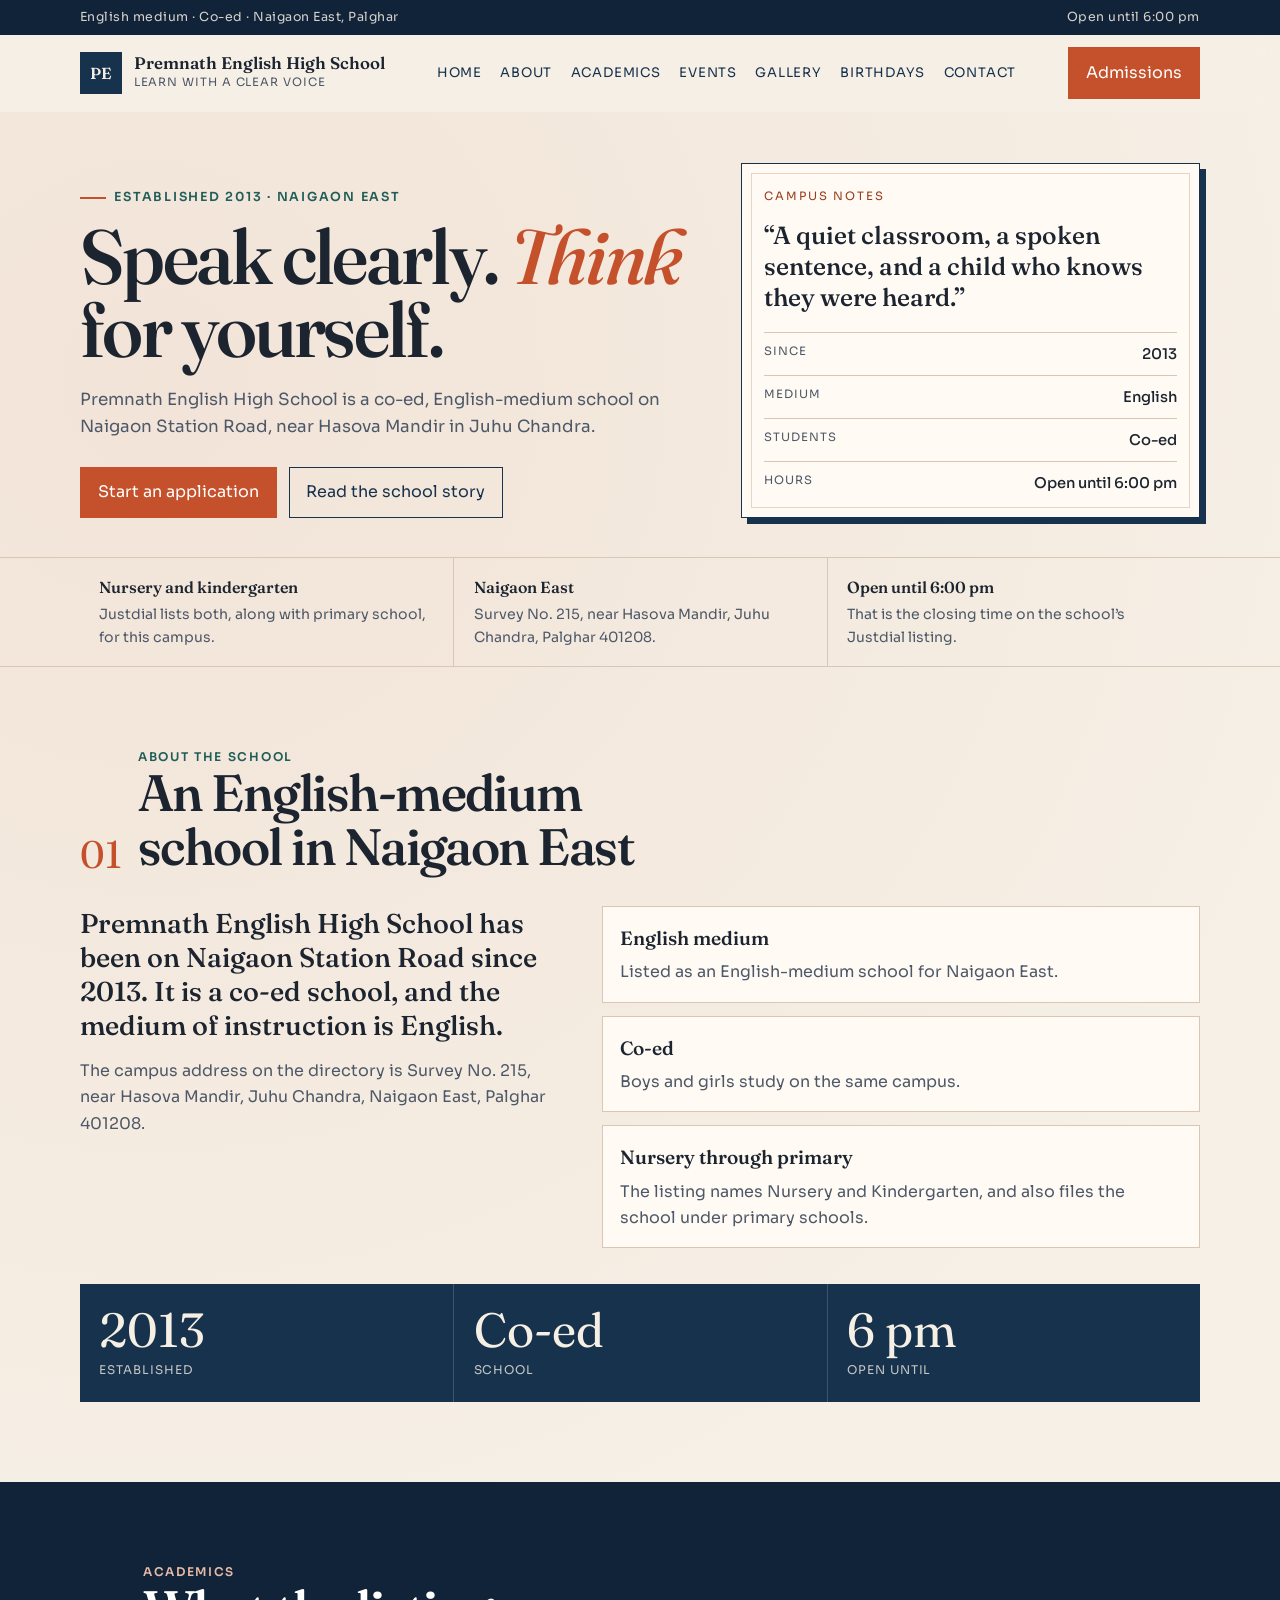
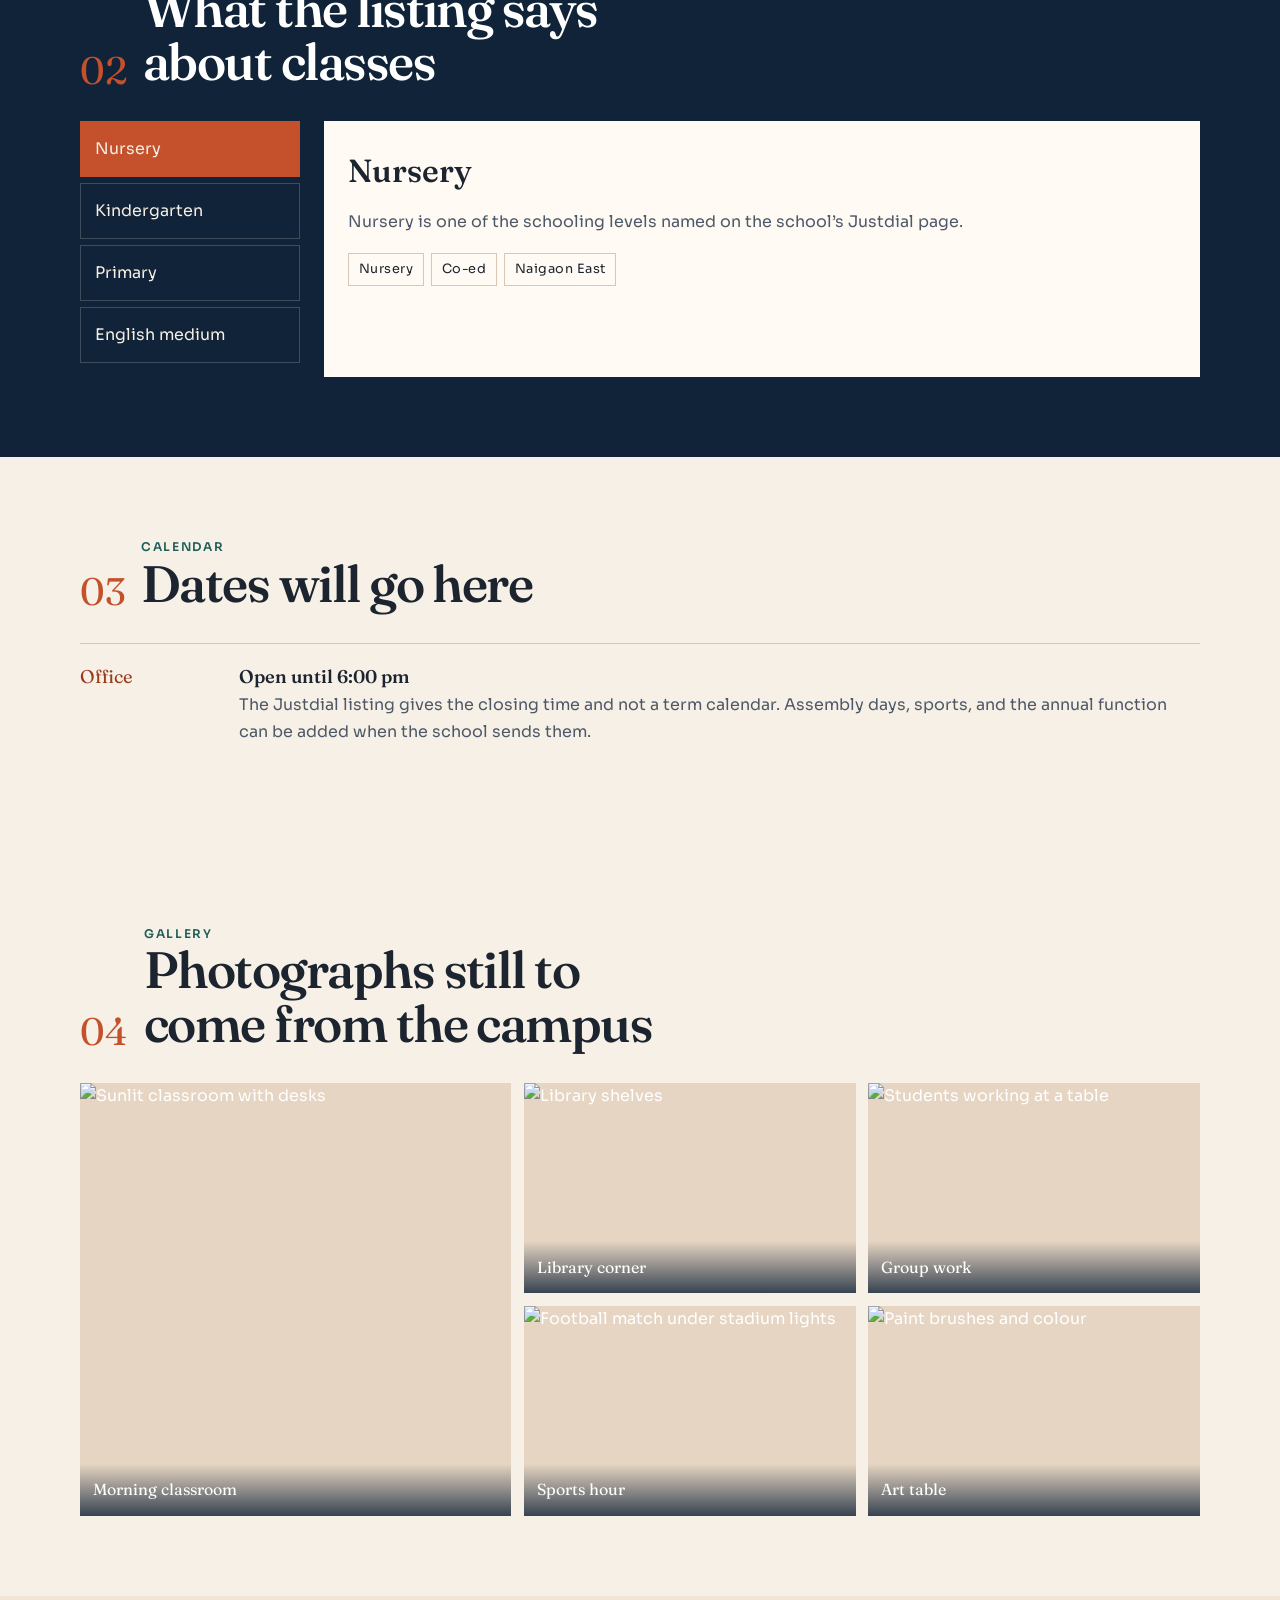
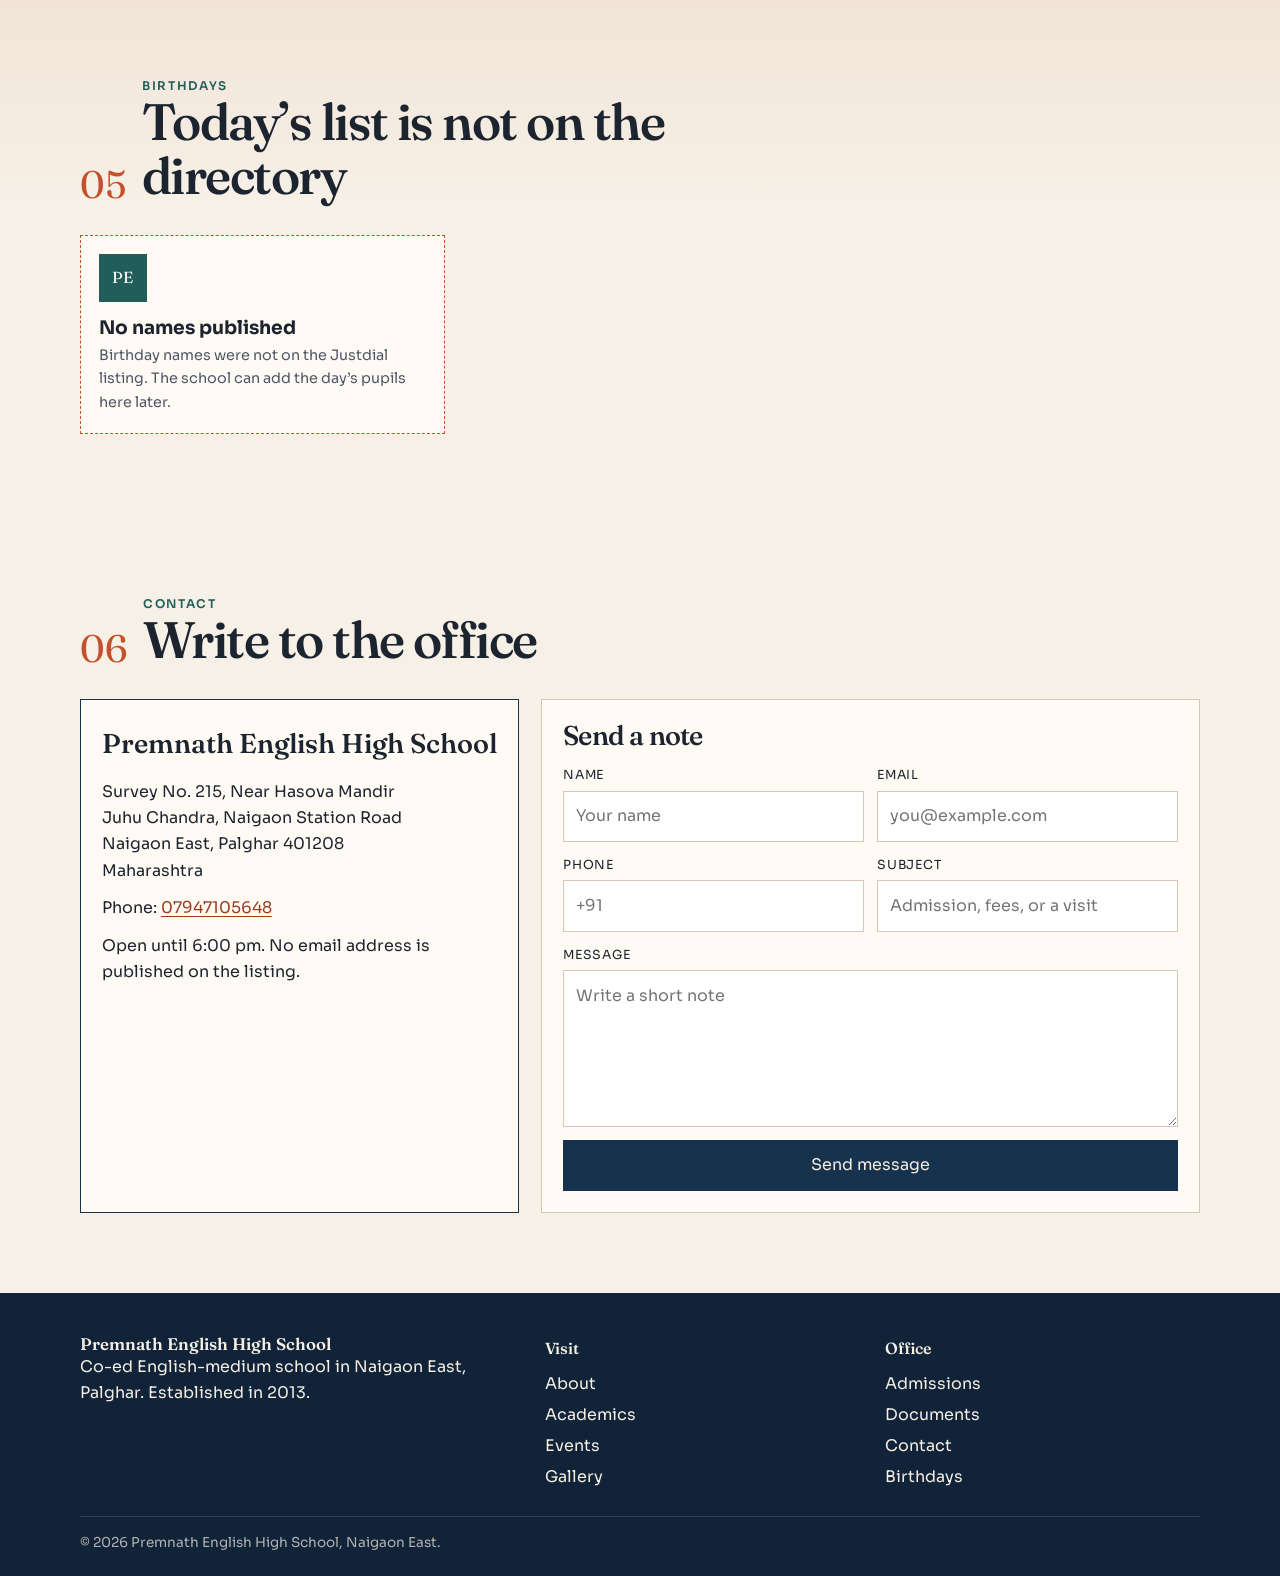
==== index.html @ 8fa6c85d "Publish the Premnath English High School site. Co-authored-by: Cursor <cursoragent@cursor.com>" ====
<!DOCTYPE html>
<html lang="en">
<head>
  <meta charset="UTF-8">
  <meta name="viewport" content="width=device-width, initial-scale=1.0">
  <title>Premnath English High School</title>
  <meta name="description" content="Premnath English High School, Naigaon East, Palghar. English-medium, co-ed school near Hasova Mandir, established in 2013.">
  <link rel="preconnect" href="https://fonts.googleapis.com">
  <link rel="preconnect" href="https://fonts.gstatic.com" crossorigin>
  <link href="https://fonts.googleapis.com/css2?family=Fraunces:ital,opsz,wght@0,9..144,500;0,9..144,600;1,9..144,500&family=Sora:wght@400;500;600&display=swap" rel="stylesheet">
  <link rel="stylesheet" href="css/styles.css">
</head>
<body>
  <a class="skip" href="#main">Skip to content</a>
  <div class="topbar">
    <div class="wrap topbar-inner">
      <span>English medium · Co-ed · Naigaon East, Palghar</span>
      <span>Open until 6:00 pm</span>
    </div>
  </div>
  <header class="mast" data-header>
    <div class="wrap mast-inner">
      <a class="brand" href="#home">
        <span class="monogram">PE</span>
        <span>
          <p class="brand-name">Premnath English High School</p>
          <p class="brand-tag">Learn with a clear voice</p>
        </span>
      </a>
      <nav class="nav-desktop" aria-label="Primary">
        <a class="nav-link" href="#home">Home</a>
        <a class="nav-link" href="#about">About</a>
        <a class="nav-link" href="#academics">Academics</a>
        <a class="nav-link" href="#events">Events</a>
        <a class="nav-link" href="#gallery">Gallery</a>
        <a class="nav-link" href="#birthdays">Birthdays</a>
        <a class="nav-link" href="#contact">Contact</a>
      </nav>
      <div class="header-actions">
        <a class="btn btn-clay desktop-cta" href="admissions.html">Admissions</a>
        <button class="menu-toggle" type="button" data-menu aria-expanded="false" aria-controls="mobile-nav" aria-label="Open menu">
          <svg viewBox="0 0 24 24" width="20" height="20" fill="none" stroke="currentColor" stroke-width="2" aria-hidden="true"><path d="M4 7h16M4 12h16M4 17h10"/></svg>
        </button>
      </div>
    </div>
    <div class="nav-mobile" id="mobile-nav" data-mobile-nav>
      <div class="nav-mobile-inner">
        <a class="nav-link" href="#home">Home</a>
        <a class="nav-link" href="#about">About</a>
        <a class="nav-link" href="#academics">Academics</a>
        <a class="nav-link" href="#events">Events</a>
        <a class="nav-link" href="#gallery">Gallery</a>
        <a class="nav-link" href="#birthdays">Birthdays</a>
        <a class="nav-link" href="#contact">Contact</a>
        <a class="btn btn-clay btn-block" href="admissions.html">Admissions</a>
      </div>
    </div>
  </header>

  <main id="main">
    <section class="hero" id="home">
      <div class="wrap hero-grid">
        <div>
          <p class="kicker">Established 2013 · Naigaon East</p>
          <h1>Speak clearly. <em>Think</em> for yourself.</h1>
          <p class="lede">Premnath English High School is a co-ed, English-medium school on Naigaon Station Road, near Hasova Mandir in Juhu Chandra.</p>
          <div class="hero-actions">
            <a class="btn btn-clay" href="admissions.html">Start an application</a>
            <a class="btn btn-line" href="#about">Read the school story</a>
          </div>
        </div>
        <aside class="hero-board">
          <p class="board-label">Campus notes</p>
          <blockquote>“A quiet classroom, a spoken sentence, and a child who knows they were heard.”</blockquote>
          <ul class="fact-list">
            <li><span>Since</span> <strong>2013</strong></li>
            <li><span>Medium</span> <strong>English</strong></li>
            <li><span>Students</span> <strong>Co-ed</strong></li>
            <li><span>Hours</span> <strong>Open until 6:00 pm</strong></li>
          </ul>
        </aside>
      </div>
    </section>

    <div class="notice-rail" aria-label="School notices">
      <div class="wrap notice-grid">
        <article class="notice">
          <strong>Nursery and kindergarten</strong>
          <span>Justdial lists both, along with primary school, for this campus.</span>
        </article>
        <article class="notice">
          <strong>Naigaon East</strong>
          <span>Survey No. 215, near Hasova Mandir, Juhu Chandra, Palghar 401208.</span>
        </article>
        <article class="notice">
          <strong>Open until 6:00 pm</strong>
          <span>That is the closing time on the school’s Justdial listing.</span>
        </article>
      </div>
    </div>

    <section class="section" id="about">
      <div class="wrap">
        <header class="section-head">
          <span class="section-index">01</span>
          <div>
            <p class="section-label">About the school</p>
            <h2>An English-medium school in Naigaon East</h2>
          </div>
        </header>
        <div class="about-layout">
          <div>
            <p class="pull">Premnath English High School has been on Naigaon Station Road since 2013. It is a co-ed school, and the medium of instruction is English.</p>
            <p>The campus address on the directory is Survey No. 215, near Hasova Mandir, Juhu Chandra, Naigaon East, Palghar 401208.</p>
          </div>
          <div class="pillars">
            <article class="pillar">
              <b>English medium</b>
              <p>Listed as an English-medium school for Naigaon East.</p>
            </article>
            <article class="pillar">
              <b>Co-ed</b>
              <p>Boys and girls study on the same campus.</p>
            </article>
            <article class="pillar">
              <b>Nursery through primary</b>
              <p>The listing names Nursery and Kindergarten, and also files the school under primary schools.</p>
            </article>
          </div>
        </div>
        <div class="stat-band">
          <div>
            <p class="stat-value">2013</p>
            <p class="stat-label">Established</p>
          </div>
          <div>
            <p class="stat-value">Co-ed</p>
            <p class="stat-label">School</p>
          </div>
          <div>
            <p class="stat-value">6 pm</p>
            <p class="stat-label">Open until</p>
          </div>
        </div>
      </div>
    </section>

    <section class="section academics" id="academics">
      <div class="wrap">
        <header class="section-head">
          <span class="section-index">02</span>
          <div>
            <p class="section-label">Academics</p>
            <h2>What the listing says about classes</h2>
          </div>
        </header>
        <div class="program" data-tabs>
          <div class="program-tabs" role="tablist" aria-label="Academic stages">
            <button type="button" data-tab="primary" class="is-active" role="tab" aria-selected="true">Nursery</button>
            <button type="button" data-tab="middle" role="tab" aria-selected="false">Kindergarten</button>
            <button type="button" data-tab="secondary" role="tab" aria-selected="false">Primary</button>
            <button type="button" data-tab="beyond" role="tab" aria-selected="false">English medium</button>
          </div>
          <div>
            <article class="panel is-active" data-panel="primary" role="tabpanel">
              <h3>Nursery</h3>
              <p>Nursery is one of the schooling levels named on the school’s Justdial page.</p>
              <div class="chip-row">
                <span class="chip">Nursery</span>
                <span class="chip">Co-ed</span>
                <span class="chip">Naigaon East</span>
              </div>
            </article>
            <article class="panel" data-panel="middle" role="tabpanel">
              <h3>Kindergarten</h3>
              <p>Kindergarten is listed beside Nursery. The same page also files the school under kindergartens in Naigaon East.</p>
              <div class="chip-row">
                <span class="chip">Kindergarten</span>
                <span class="chip">English</span>
              </div>
            </article>
            <article class="panel" data-panel="secondary" role="tabpanel">
              <h3>Primary</h3>
              <p>Justdial also lists Premnath English High School under primary schools. The page names two further schooling levels without showing them, so those class names are not printed here.</p>
              <div class="chip-row">
                <span class="chip">Primary schools</span>
                <span class="chip">English medium</span>
              </div>
            </article>
            <article class="panel" data-panel="beyond" role="tabpanel">
              <h3>English medium</h3>
              <p>Instruction is in English. The listing’s categories are Schools, English Medium Schools, Primary Schools, and Kindergartens.</p>
              <div class="chip-row">
                <span class="chip">English</span>
                <span class="chip">Co-ed</span>
                <span class="chip">Since 2013</span>
              </div>
            </article>
          </div>
        </div>
      </div>
    </section>

    <section class="section" id="events">
      <div class="wrap">
        <header class="section-head">
          <span class="section-index">03</span>
          <div>
            <p class="section-label">Calendar</p>
            <h2>Dates will go here</h2>
          </div>
        </header>
        <div class="timeline">
          <article class="event">
            <time>Office</time>
            <div>
              <h3>Open until 6:00 pm</h3>
              <p>The Justdial listing gives the closing time and not a term calendar. Assembly days, sports, and the annual function can be added when the school sends them.</p>
            </div>
          </article>
        </div>
      </div>
    </section>

    <section class="section" id="gallery">
      <div class="wrap">
        <header class="section-head">
          <span class="section-index">04</span>
          <div>
            <p class="section-label">Gallery</p>
            <h2>Photographs still to come from the campus</h2>
          </div>
        </header>
        <div class="gallery-grid">
          <button class="shot" type="button" data-shot data-src="https://images.unsplash.com/photo-1580582932707-520aed937b7b?auto=format&amp;fit=crop&amp;w=1400&amp;q=80" data-title="Morning classroom" data-description="Placeholder photograph of a classroom. Swap this file when the school shares its own pictures.">
            <img src="https://images.unsplash.com/photo-1580582932707-520aed937b7b?auto=format&amp;fit=crop&amp;w=900&amp;q=80" alt="Sunlit classroom with desks">
            <span>Morning classroom</span>
          </button>
          <button class="shot" type="button" data-shot data-src="https://images.unsplash.com/photo-1521587760476-6c12a4b040da?auto=format&amp;fit=crop&amp;w=1400&amp;q=80" data-title="Library corner" data-description="A stand-in for the school library. The caption can name the real room later.">
            <img src="https://images.unsplash.com/photo-1521587760476-6c12a4b040da?auto=format&amp;fit=crop&amp;w=700&amp;q=80" alt="Library shelves">
            <span>Library corner</span>
          </button>
          <button class="shot" type="button" data-shot data-src="https://images.unsplash.com/photo-1577896851231-70ef18881754?auto=format&amp;fit=crop&amp;w=1400&amp;q=80" data-title="Group work" data-description="Sample image of pupils working together. It is not a Premnath class.">
            <img src="https://images.unsplash.com/photo-1577896851231-70ef18881754?auto=format&amp;fit=crop&amp;w=700&amp;q=80" alt="Students working at a table">
            <span>Group work</span>
          </button>
          <button class="shot" type="button" data-shot data-src="https://images.unsplash.com/photo-1574629810360-7efbbe195018?auto=format&amp;fit=crop&amp;w=1400&amp;q=80" data-title="Sports hour" data-description="Stand-in photograph. The school’s own sports pictures are not on this page yet.">
            <img src="https://images.unsplash.com/photo-1574629810360-7efbbe195018?auto=format&amp;fit=crop&amp;w=700&amp;q=80" alt="Football match under stadium lights">
            <span>Sports hour</span>
          </button>
          <button class="shot" type="button" data-shot data-src="https://images.unsplash.com/photo-1513364776144-60967b0f800f?auto=format&amp;fit=crop&amp;w=1400&amp;q=80" data-title="Art table" data-description="Stand-in for the art room. Replace with a school photograph.">
            <img src="https://images.unsplash.com/photo-1513364776144-60967b0f800f?auto=format&amp;fit=crop&amp;w=700&amp;q=80" alt="Paint brushes and colour">
            <span>Art table</span>
          </button>
        </div>
      </div>
    </section>

    <section class="section birthdays" id="birthdays">
      <div class="wrap">
        <header class="section-head">
          <span class="section-index">05</span>
          <div>
            <p class="section-label">Birthdays</p>
            <h2>Today’s list is not on the directory</h2>
          </div>
        </header>
        <div class="birthday-grid">
          <article class="birthday-card">
            <div class="avatar" aria-hidden="true">PE</div>
            <h3>No names published</h3>
            <p>Birthday names were not on the Justdial listing. The school can add the day’s pupils here later.</p>
          </article>
        </div>
      </div>
    </section>

    <section class="section" id="contact">
      <div class="wrap">
        <header class="section-head">
          <span class="section-index">06</span>
          <div>
            <p class="section-label">Contact</p>
            <h2>Write to the office</h2>
          </div>
        </header>
        <div class="contact-grid">
          <aside class="letterhead">
            <h3>Premnath English High School</h3>
            <p>Survey No. 215, Near Hasova Mandir<br>Juhu Chandra, Naigaon Station Road<br>Naigaon East, Palghar 401208<br>Maharashtra</p>
            <p>Phone: <a href="tel:+917947105648">07947105648</a></p>
            <p>Open until 6:00 pm. No email address is published on the listing.</p>
          </aside>
          <form class="form-card" action="php/send.php" method="post">
            <h2 class="form-head">Send a note</h2>
            <p class="banner" data-contact-success>Your message was sent. The office will reply when the mailbox is connected.</p>
            <p class="banner-err" data-form-error>The message could not be sent. Check the mailbox settings in php/send.php.</p>
            <input type="hidden" name="form_type" value="contact">
            <p class="hp"><label>Company<input type="text" name="company" tabindex="-1" autocomplete="off"></label></p>
            <div class="fields">
              <div class="fields fields-2">
                <div class="field">
                  <label for="name">Name</label>
                  <input id="name" name="name" required placeholder="Your name">
                </div>
                <div class="field">
                  <label for="email">Email</label>
                  <input id="email" name="email" type="email" required placeholder="you@example.com">
                </div>
              </div>
              <div class="fields fields-2">
                <div class="field">
                  <label for="phone">Phone</label>
                  <input id="phone" name="phone" type="tel" placeholder="+91 ">
                </div>
                <div class="field">
                  <label for="subject">Subject</label>
                  <input id="subject" name="subject" required placeholder="Admission, fees, or a visit">
                </div>
              </div>
              <div class="field">
                <label for="message">Message</label>
                <textarea id="message" name="message" rows="5" required placeholder="Write a short note"></textarea>
              </div>
              <button class="btn btn-ink" type="submit" data-loading="Sending...">Send message</button>
            </div>
          </form>
        </div>
      </div>
    </section>
  </main>

  <footer class="site-footer">
    <div class="wrap">
      <div class="footer-grid">
        <div>
          <p class="brand-name">Premnath English High School</p>
          <p>Co-ed English-medium school in Naigaon East, Palghar. Established in 2013.</p>
        </div>
        <div>
          <h4>Visit</h4>
          <ul>
            <li><a href="#about">About</a></li>
            <li><a href="#academics">Academics</a></li>
            <li><a href="#events">Events</a></li>
            <li><a href="#gallery">Gallery</a></li>
          </ul>
        </div>
        <div>
          <h4>Office</h4>
          <ul>
            <li><a href="admissions.html">Admissions</a></li>
            <li><a href="admissions.html#documents">Documents</a></li>
            <li><a href="#contact">Contact</a></li>
            <li><a href="#birthdays">Birthdays</a></li>
          </ul>
        </div>
      </div>
      <p class="fine">© <span data-year>2026</span> Premnath English High School, Naigaon East.</p>
    </div>
  </footer>

  <div class="lightbox" data-lightbox>
    <button class="lightbox-close" type="button" data-lightbox-close aria-label="Close">×</button>
    <div class="lightbox-card">
      <img alt="">
      <div class="lightbox-copy">
        <h3 data-lightbox-title></h3>
        <p data-lightbox-description></p>
      </div>
    </div>
  </div>
  <script src="js/main.js"></script>
</body>
</html>
---- css/styles.css ----
:root {
  --paper: #f6f0e6;
  --paper-2: #fffaf3;
  --ink: #1c2430;
  --ink-soft: #4d5868;
  --navy: #17324d;
  --navy-deep: #102338;
  --clay: #c4512c;
  --clay-deep: #9a3b1c;
  --teal: #215e59;
  --sand: #e6d5c2;
  --line: #d8c7b2;
  --shadow: 6px 6px 0 #17324d;
  --header-h: 4.75rem;
  --font-display: "Fraunces", Georgia, serif;
  --font-body: "Sora", system-ui, sans-serif;
}

*,
*::before,
*::after {
  box-sizing: border-box;
}

html {
  scroll-behavior: smooth;
}

body {
  margin: 0;
  color: var(--ink);
  background:
    radial-gradient(circle at 12% 8%, rgba(196, 81, 44, 0.08), transparent 28%),
    var(--paper);
  font-family: var(--font-body);
  font-size: 1rem;
  line-height: 1.65;
}

img {
  max-width: 100%;
  display: block;
}

a {
  color: inherit;
  text-decoration: none;
}

button,
input,
select,
textarea {
  font: inherit;
}

h1, h2, h3, h4, p {
  margin: 0;
}

.skip {
  position: absolute;
  left: 1rem;
  top: -4rem;
  background: var(--navy);
  color: white;
  padding: 0.6rem 0.9rem;
  z-index: 20;
}

.skip:focus {
  top: 1rem;
}

.wrap {
  width: min(1120px, calc(100% - 2.4rem));
  margin-inline: auto;
}

.topbar {
  background: var(--navy-deep);
  color: #f6efe4;
  font-size: 0.78rem;
  letter-spacing: 0.04em;
}

.topbar-inner {
  display: flex;
  justify-content: space-between;
  gap: 1rem;
  padding: 0.45rem 0;
}

.topbar span {
  opacity: 0.86;
}

.mast {
  position: sticky;
  top: 0;
  z-index: 30;
  background: rgba(246, 240, 230, 0.94);
  backdrop-filter: blur(10px);
  border-bottom: 1px solid transparent;
}

.mast.is-scrolled {
  border-bottom-color: var(--line);
  box-shadow: 0 10px 30px rgba(16, 35, 56, 0.06);
}

.mast-inner {
  min-height: var(--header-h);
  display: flex;
  align-items: center;
  justify-content: space-between;
  gap: 1rem;
}

.brand {
  display: flex;
  align-items: center;
  gap: 0.75rem;
  min-width: 0;
}

.brand > span:last-child {
  min-width: 0;
}

.monogram {
  width: 2.6rem;
  height: 2.6rem;
  display: grid;
  place-items: center;
  background: var(--navy);
  color: #f6efe4;
  font-family: var(--font-display);
  font-weight: 600;
  letter-spacing: -0.04em;
}

.brand-name {
  font-family: var(--font-display);
  font-size: 1.05rem;
  line-height: 1.15;
  font-weight: 600;
}

.brand-tag {
  color: var(--ink-soft);
  font-size: 0.72rem;
  letter-spacing: 0.08em;
  text-transform: uppercase;
}

.nav-desktop {
  display: flex;
  gap: 1.15rem;
}

.nav-link {
  font-size: 0.82rem;
  letter-spacing: 0.06em;
  text-transform: uppercase;
  color: var(--navy);
}

.nav-link:hover,
.nav-link:focus-visible {
  color: var(--clay);
}

.header-actions {
  display: flex;
  align-items: center;
  gap: 0.6rem;
  flex-shrink: 0;
}

.menu-toggle {
  display: none;
  border: 1px solid var(--navy);
  background: transparent;
  width: 2.6rem;
  height: 2.6rem;
  color: var(--navy);
}

.nav-mobile {
  display: none;
  border-top: 1px solid var(--line);
  background: var(--paper-2);
}

.nav-mobile.is-open {
  display: block;
}

.nav-mobile-inner {
  width: min(1120px, calc(100% - 2.4rem));
  margin: 0 auto;
  padding: 0.8rem 0 1.2rem;
  display: grid;
  gap: 0.7rem;
}

.btn {
  display: inline-flex;
  align-items: center;
  justify-content: center;
  gap: 0.45rem;
  border: 1px solid transparent;
  padding: 0.72rem 1.05rem;
  cursor: pointer;
  transition: transform 0.15s ease, background 0.15s ease;
}

.btn:hover {
  transform: translate(-2px, -2px);
}

.btn-clay {
  background: var(--clay);
  color: white;
}

.btn-clay:hover {
  background: var(--clay-deep);
}

.btn-ink {
  background: var(--navy);
  color: #f6efe4;
}

.btn-line {
  border-color: var(--navy);
  background: transparent;
  color: var(--navy);
}

.btn-block {
  width: 100%;
}

.hero {
  padding: 3.2rem 0 2.4rem;
}

.hero-grid {
  display: grid;
  grid-template-columns: 1.15fr 0.85fr;
  gap: 2.5rem;
  align-items: end;
}

.hero-grid > *,
.about-layout > *,
.notice-grid > *,
.contact-grid > *,
.page-grid > *,
.program > * {
  min-width: 0;
}

.kicker {
  display: inline-flex;
  align-items: center;
  gap: 0.55rem;
  color: var(--teal);
  font-size: 0.78rem;
  letter-spacing: 0.14em;
  text-transform: uppercase;
  font-weight: 600;
}

.kicker::before {
  content: "";
  width: 1.6rem;
  height: 2px;
  background: var(--clay);
}

h1 {
  margin-top: 0.8rem;
  font-family: var(--font-display);
  font-weight: 560;
  font-size: clamp(3rem, 6vw, 5.4rem);
  line-height: 0.95;
  letter-spacing: -0.035em;
}

h1 em {
  font-style: italic;
  font-weight: 500;
  color: var(--clay);
}

.lede {
  max-width: 38rem;
  margin-top: 1.2rem;
  color: var(--ink-soft);
  font-size: 1.05rem;
}

.hero-actions {
  display: flex;
  flex-wrap: wrap;
  gap: 0.75rem;
  margin-top: 1.6rem;
}

.hero-board {
  background: var(--paper-2);
  border: 1px solid var(--navy);
  box-shadow: var(--shadow);
  padding: 1.4rem;
  position: relative;
}

.hero-board::before {
  content: "";
  position: absolute;
  inset: 0.55rem;
  border: 1px solid var(--sand);
  pointer-events: none;
}

.hero-board > * {
  position: relative;
}

.board-label {
  font-size: 0.72rem;
  letter-spacing: 0.16em;
  text-transform: uppercase;
  color: var(--clay-deep);
}

.hero-board blockquote {
  margin: 0.9rem 0 1.2rem;
  font-family: var(--font-display);
  font-size: 1.55rem;
  line-height: 1.25;
  font-weight: 520;
}

.fact-list {
  list-style: none;
  margin: 0;
  padding: 0;
  display: grid;
  gap: 0.55rem;
}

.fact-list li {
  display: flex;
  justify-content: space-between;
  gap: 0.75rem 1rem;
  border-top: 1px solid var(--line);
  padding-top: 0.55rem;
  font-size: 0.92rem;
  min-width: 0;
}

.fact-list strong {
  font-weight: 500;
  text-align: right;
  min-width: 0;
}

.fact-list span {
  color: var(--ink-soft);
  letter-spacing: 0.08em;
  text-transform: uppercase;
  font-size: 0.72rem;
}

.notice-rail {
  border-block: 1px solid var(--line);
}

.notice-grid {
  display: grid;
  grid-template-columns: repeat(3, 1fr);
}

.notice {
  padding: 1rem 1.2rem;
  display: grid;
  gap: 0.2rem;
}

.notice + .notice {
  border-left: 1px solid var(--line);
}

.notice strong {
  font-family: var(--font-display);
  font-weight: 560;
}

.notice span {
  color: var(--ink-soft);
  font-size: 0.88rem;
}

.section {
  padding: 5rem 0;
}

.section-head {
  display: grid;
  grid-template-columns: auto 1fr;
  gap: 1rem;
  align-items: end;
  margin-bottom: 2rem;
}

.section-index {
  font-family: var(--font-display);
  font-size: 2.4rem;
  line-height: 1;
  color: var(--clay);
}

.section-label {
  letter-spacing: 0.14em;
  text-transform: uppercase;
  font-size: 0.75rem;
  color: var(--teal);
  font-weight: 600;
}

h2 {
  font-family: var(--font-display);
  font-size: clamp(2rem, 4vw, 3.2rem);
  line-height: 1.05;
  font-weight: 560;
  letter-spacing: -0.03em;
  max-width: 16ch;
}

.about-layout {
  display: grid;
  grid-template-columns: 0.9fr 1.1fr;
  gap: 2rem;
}

.pull {
  font-family: var(--font-display);
  font-size: 1.7rem;
  line-height: 1.25;
  font-weight: 520;
}

.pull + p {
  margin-top: 1rem;
  color: var(--ink-soft);
}

.pillars {
  display: grid;
  gap: 0.8rem;
}

.pillar {
  background: var(--paper-2);
  border: 1px solid var(--line);
  padding: 1rem 1.1rem;
}

.pillar b {
  display: block;
  font-family: var(--font-display);
  font-size: 1.2rem;
  font-weight: 560;
}

.pillar p {
  color: var(--ink-soft);
  margin-top: 0.3rem;
}

.stat-band {
  margin-top: 2.2rem;
  display: grid;
  grid-template-columns: repeat(3, 1fr);
  background: var(--navy);
  color: #f6efe4;
}

.stat-band div {
  padding: 1.4rem 1.2rem;
}

.stat-band div + div {
  border-left: 1px solid rgba(246, 239, 228, 0.18);
}

.stat-value {
  font-family: var(--font-display);
  font-size: 3rem;
  line-height: 1;
}

.stat-label {
  margin-top: 0.35rem;
  letter-spacing: 0.08em;
  text-transform: uppercase;
  font-size: 0.75rem;
  opacity: 0.78;
}

.academics {
  background: var(--navy-deep);
  color: #f6efe4;
}

.academics .section-label {
  color: #e7b9a6;
}

.academics h2 {
  color: white;
}

.program {
  display: grid;
  grid-template-columns: 220px 1fr;
  gap: 1.5rem;
  align-items: start;
}

.program-tabs {
  display: grid;
  gap: 0.4rem;
}

.program-tabs button {
  text-align: left;
  background: transparent;
  color: #f6efe4;
  border: 1px solid rgba(246, 239, 228, 0.2);
  padding: 0.85rem 0.9rem;
  cursor: pointer;
}

.program-tabs button.is-active {
  background: var(--clay);
  border-color: var(--clay);
}

.panel {
  display: none;
  background: #fffaf3;
  color: var(--ink);
  padding: 1.5rem;
  min-height: 16rem;
}

.panel.is-active {
  display: block;
}

.panel h3 {
  font-family: var(--font-display);
  font-size: 2rem;
  font-weight: 560;
}

.panel p {
  margin-top: 0.7rem;
  color: var(--ink-soft);
}

.chip-row {
  display: flex;
  flex-wrap: wrap;
  gap: 0.45rem;
  margin-top: 1.1rem;
}

.chip {
  border: 1px solid var(--line);
  padding: 0.3rem 0.6rem;
  font-size: 0.8rem;
  letter-spacing: 0.04em;
}

.timeline {
  display: grid;
}

.event {
  display: grid;
  grid-template-columns: 140px 1fr;
  gap: 1.2rem;
  padding: 1.15rem 0;
  border-top: 1px solid var(--line);
}

.event time {
  font-family: var(--font-display);
  font-size: 1.15rem;
  color: var(--clay-deep);
}

.event h3 {
  font-size: 1.15rem;
  font-family: var(--font-display);
  font-weight: 560;
}

.event p {
  color: var(--ink-soft);
}

.gallery-grid {
  display: grid;
  grid-template-columns: 1.3fr 1fr 1fr;
  grid-auto-rows: 210px;
  gap: 0.8rem;
}

.shot {
  position: relative;
  overflow: hidden;
  border: 0;
  padding: 0;
  cursor: pointer;
  background: var(--sand);
  text-align: left;
  color: white;
}

.shot:first-child {
  grid-row: span 2;
}

.shot img {
  width: 100%;
  height: 100%;
  object-fit: cover;
  transition: transform 0.4s ease;
}

.shot:hover img {
  transform: scale(1.04);
}

.shot figcaption,
.shot span {
  position: absolute;
  left: 0;
  right: 0;
  bottom: 0;
  padding: 0.8rem;
  background: linear-gradient(transparent, rgba(16, 35, 56, 0.82));
  font-family: var(--font-display);
}

.birthdays {
  background:
    linear-gradient(180deg, rgba(196, 81, 44, 0.08), transparent 40%),
    var(--paper);
}

.birthday-grid {
  display: grid;
  grid-template-columns: repeat(3, 1fr);
  gap: 0.8rem;
}

.birthday-card {
  background: var(--paper-2);
  border: 1px dashed var(--clay);
  padding: 1.1rem;
}

.avatar {
  width: 3rem;
  height: 3rem;
  display: grid;
  place-items: center;
  background: var(--teal);
  color: white;
  font-family: var(--font-display);
  margin-bottom: 0.7rem;
}

.birthday-card p {
  color: var(--ink-soft);
  font-size: 0.9rem;
}

.contact-grid {
  display: grid;
  grid-template-columns: 0.8fr 1.2fr;
  gap: 1.4rem;
}

.letterhead {
  border: 1px solid var(--navy);
  background: var(--paper-2);
  padding: 1.3rem;
}

.letterhead h3 {
  font-family: var(--font-display);
  font-size: 1.7rem;
  font-weight: 560;
  margin-bottom: 0.8rem;
}

.letterhead p + p {
  margin-top: 0.7rem;
}

.letterhead a {
  color: var(--clay-deep);
  text-decoration: underline;
  text-underline-offset: 3px;
}

.form-card,
.doc-card {
  background: var(--paper-2);
  border: 1px solid var(--line);
  padding: 1.3rem;
}

.form-card h2,
.doc-card h2,
.form-head {
  font-family: var(--font-display);
  font-size: 1.7rem;
  max-width: none;
  margin-bottom: 1rem;
}

.fields {
  display: grid;
  gap: 0.8rem;
}

.fields-2 {
  grid-template-columns: 1fr 1fr;
}

.field {
  display: grid;
  gap: 0.3rem;
}

label {
  font-size: 0.78rem;
  letter-spacing: 0.06em;
  text-transform: uppercase;
}

input,
select,
textarea {
  width: 100%;
  border: 1px solid var(--line);
  background: white;
  padding: 0.72rem 0.75rem;
  color: var(--ink);
}

input:focus,
select:focus,
textarea:focus,
button:focus-visible,
a:focus-visible {
  outline: 2px solid var(--clay);
  outline-offset: 2px;
}

.hp {
  position: absolute;
  left: -9999px;
}

.banner {
  display: none;
  margin-bottom: 0.8rem;
  padding: 0.7rem 0.8rem;
  background: #e7f3ef;
  color: var(--teal);
}

.banner.is-visible,
.banner-err.is-visible {
  display: block;
}

.banner-err {
  display: none;
  margin-bottom: 0.8rem;
  padding: 0.7rem 0.8rem;
  background: #fde8e2;
  color: var(--clay-deep);
}

.site-footer {
  background: var(--navy-deep);
  color: #f6efe4;
  padding: 2.6rem 0 1.4rem;
}

.footer-grid {
  display: grid;
  grid-template-columns: 1.4fr 1fr 1fr;
  gap: 1.5rem;
}

.site-footer h4 {
  font-family: var(--font-display);
  font-weight: 560;
  margin-bottom: 0.6rem;
}

.site-footer ul {
  list-style: none;
  margin: 0;
  padding: 0;
  display: grid;
  gap: 0.3rem;
}

.site-footer a:hover {
  color: #f0b59a;
}

.fine {
  margin-top: 1.6rem;
  padding-top: 0.9rem;
  border-top: 1px solid rgba(246, 239, 228, 0.16);
  color: rgba(246, 239, 228, 0.7);
  font-size: 0.85rem;
}

.page {
  padding: 2.4rem 0 4rem;
}

.back-link {
  display: inline-flex;
  align-items: center;
  gap: 0.4rem;
  margin-bottom: 1rem;
  letter-spacing: 0.06em;
  text-transform: uppercase;
  font-size: 0.78rem;
}

.page h1 {
  font-size: clamp(2.6rem, 5vw, 4.4rem);
}

.page-intro {
  max-width: 40rem;
  margin-top: 0.8rem;
  color: var(--ink-soft);
}

.page-grid {
  display: grid;
  grid-template-columns: 1.3fr 0.7fr;
  gap: 1rem;
  margin-top: 1.8rem;
  align-items: start;
}

.doc-list {
  margin: 0;
  padding: 0;
  list-style: none;
  display: grid;
  gap: 0.85rem;
}

.doc-list strong {
  display: block;
}

.doc-list span {
  color: var(--ink-soft);
  font-size: 0.9rem;
}

.success {
  text-align: center;
  padding: 4rem 0;
}

.success h1 {
  margin-top: 0.6rem;
}

.lightbox {
  position: fixed;
  inset: 0;
  background: rgba(16, 35, 56, 0.86);
  display: none;
  place-items: center;
  padding: 1.2rem;
  z-index: 40;
}

.lightbox.is-open {
  display: grid;
}

.lightbox-card {
  width: min(820px, 100%);
  background: var(--paper-2);
  color: var(--ink);
}

.lightbox-card img {
  width: 100%;
  max-height: 70vh;
  object-fit: cover;
}

.lightbox-copy {
  padding: 1rem 1.1rem 1.2rem;
}

.lightbox-close {
  position: absolute;
  top: 1rem;
  right: 1rem;
  background: white;
  border: 0;
  width: 2.4rem;
  height: 2.4rem;
  cursor: pointer;
}

@media (min-width: 901px) {
  .nav-mobile,
  .nav-mobile.is-open {
    display: none;
  }
}

@media (max-width: 900px) {
  .nav-desktop,
  .desktop-cta,
  .topbar {
    display: none;
  }

  .menu-toggle {
    display: grid;
    place-items: center;
  }

  .hero-grid,
  .about-layout,
  .program,
  .contact-grid,
  .page-grid,
  .footer-grid,
  .notice-grid,
  .birthday-grid,
  .fields-2 {
    grid-template-columns: 1fr;
  }

  .notice + .notice {
    border-left: 0;
    border-top: 1px solid var(--line);
  }

  .gallery-grid {
    grid-template-columns: 1fr 1fr;
    grid-auto-rows: 180px;
  }

  .shot:first-child {
    grid-column: span 2;
    grid-row: span 1;
  }

  .stat-band div + div,
  .event {
    border-left: 0;
  }

  .event {
    grid-template-columns: 1fr;
    gap: 0.2rem;
  }
}

@media (max-width: 640px) {
  .gallery-grid,
  .stat-band {
    grid-template-columns: 1fr;
  }

  .hero-actions {
    display: grid;
  }

  .fact-list li {
    flex-direction: column;
    align-items: flex-start;
    gap: 0.15rem;
  }

  .fact-list strong {
    text-align: left;
  }

  .shot:first-child {
    grid-column: auto;
  }

  .stat-band div + div {
    border-top: 1px solid rgba(246, 239, 228, 0.18);
  }

  h1 {
    font-size: 2.7rem;
  }
}
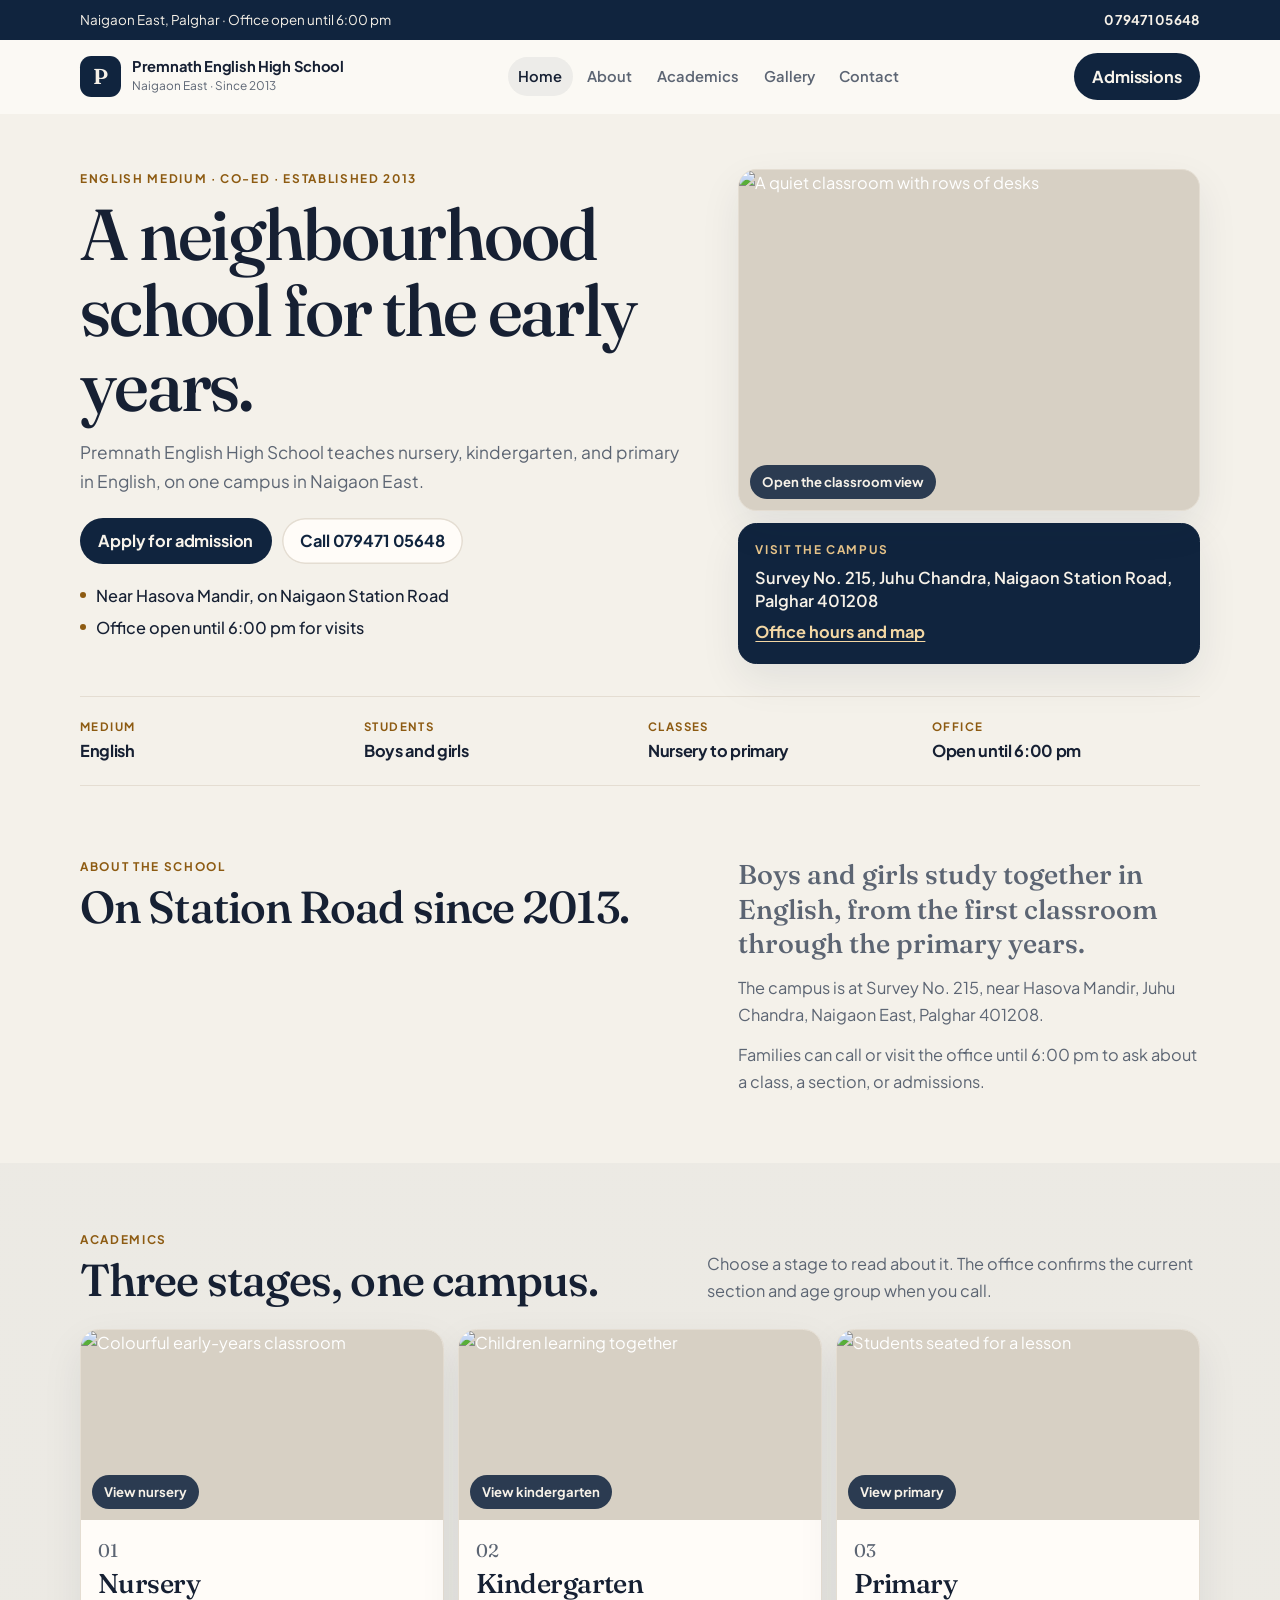
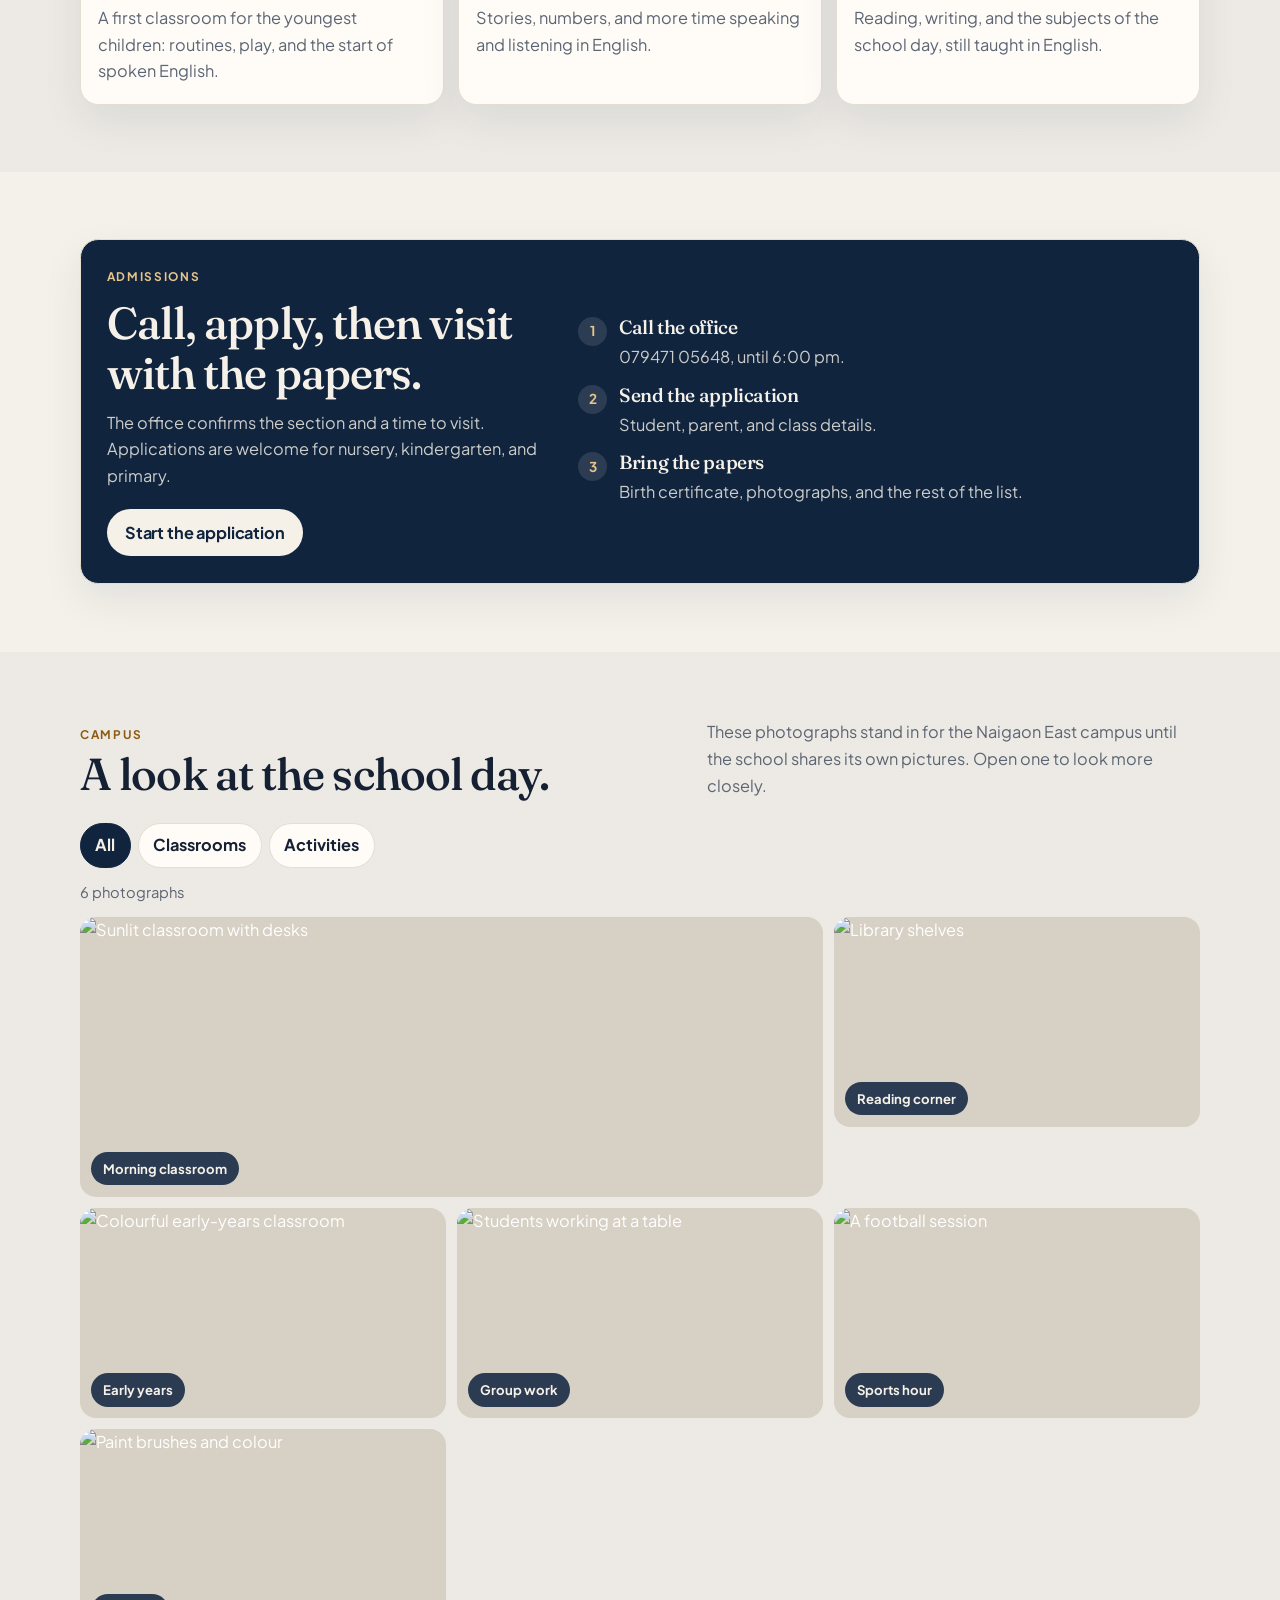
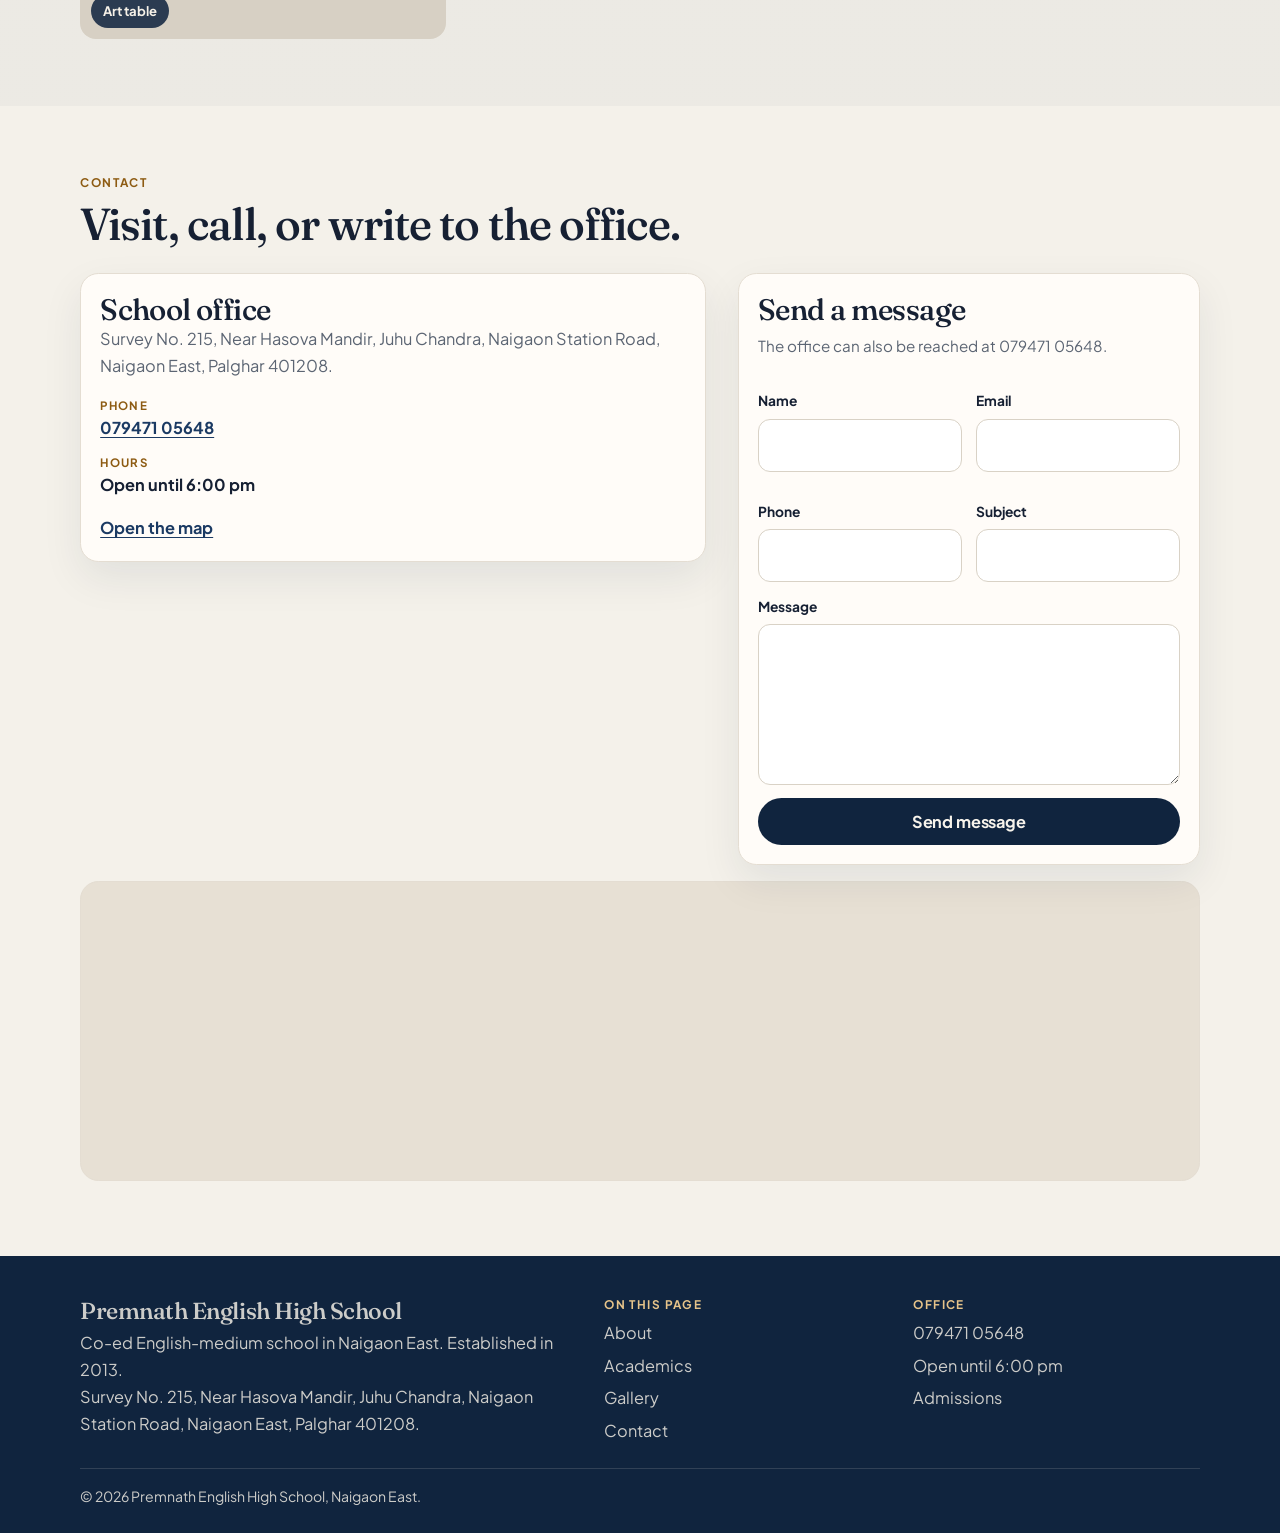
==== commit 0a93e7eb: "Redesign the school site so families can understand it and apply from the first screen. Serve the ho" ====
--- a/index.html
+++ b/index.html
@@ -3,329 +3,311 @@
 <head>
   <meta charset="UTF-8">
   <meta name="viewport" content="width=device-width, initial-scale=1.0">
-  <title>Premnath English High School</title>
-  <meta name="description" content="Premnath English High School, Naigaon East, Palghar. English-medium, co-ed school near Hasova Mandir, established in 2013.">
+  <meta name="theme-color" content="#10243e">
+  <title>Premnath English High School | Naigaon East</title>
+  <meta name="description" content="Premnath English High School is a co-ed, English-medium school in Naigaon East, Palghar. Nursery, kindergarten, and primary. Established 2013.">
+  <link rel="icon" href="data:image/svg+xml,%3Csvg xmlns='http://www.w3.org/2000/svg' viewBox='0 0 32 32'%3E%3Crect width='32' height='32' rx='7' fill='%2310243e'/%3E%3Ctext x='16' y='22' text-anchor='middle' font-family='Georgia,serif' font-size='16' fill='%23f6f3ec'%3EP%3C/text%3E%3C/svg%3E">
   <link rel="preconnect" href="https://fonts.googleapis.com">
   <link rel="preconnect" href="https://fonts.gstatic.com" crossorigin>
-  <link href="https://fonts.googleapis.com/css2?family=Fraunces:ital,opsz,wght@0,9..144,500;0,9..144,600;1,9..144,500&family=Sora:wght@400;500;600&display=swap" rel="stylesheet">
+  <link href="https://fonts.googleapis.com/css2?family=Fraunces:opsz,wght@9..144,520;9..144,620&family=Plus+Jakarta+Sans:ital,wght@0,400;0,500;0,600;0,700;1,400&display=swap" rel="stylesheet">
   <link rel="stylesheet" href="css/styles.css">
 </head>
 <body>
   <a class="skip" href="#main">Skip to content</a>
+
   <div class="topbar">
     <div class="wrap topbar-inner">
-      <span>English medium · Co-ed · Naigaon East, Palghar</span>
-      <span>Open until 6:00 pm</span>
+      <p>Naigaon East, Palghar · Office open until 6:00 pm</p>
+      <a href="tel:+917947105648">079471 05648</a>
     </div>
   </div>
+
   <header class="mast" data-header>
     <div class="wrap mast-inner">
       <a class="brand" href="#home">
-        <span class="monogram">PE</span>
-        <span>
-          <p class="brand-name">Premnath English High School</p>
-          <p class="brand-tag">Learn with a clear voice</p>
+        <span class="mark" aria-hidden="true">P</span>
+        <span class="brand-text">
+          <span class="brand-name">Premnath English High School</span>
+          <span class="brand-tag">Naigaon East · Since 2013</span>
         </span>
       </a>
       <nav class="nav-desktop" aria-label="Primary">
-        <a class="nav-link" href="#home">Home</a>
-        <a class="nav-link" href="#about">About</a>
-        <a class="nav-link" href="#academics">Academics</a>
-        <a class="nav-link" href="#events">Events</a>
-        <a class="nav-link" href="#gallery">Gallery</a>
-        <a class="nav-link" href="#birthdays">Birthdays</a>
-        <a class="nav-link" href="#contact">Contact</a>
+        <a class="nav-link" data-spy href="#home">Home</a>
+        <a class="nav-link" data-spy href="#about">About</a>
+        <a class="nav-link" data-spy href="#academics">Academics</a>
+        <a class="nav-link" data-spy href="#gallery">Gallery</a>
+        <a class="nav-link" data-spy href="#contact">Contact</a>
       </nav>
       <div class="header-actions">
-        <a class="btn btn-clay desktop-cta" href="admissions.html">Admissions</a>
+        <a class="btn btn-primary desktop-cta" href="admissions.html">Admissions</a>
         <button class="menu-toggle" type="button" data-menu aria-expanded="false" aria-controls="mobile-nav" aria-label="Open menu">
-          <svg viewBox="0 0 24 24" width="20" height="20" fill="none" stroke="currentColor" stroke-width="2" aria-hidden="true"><path d="M4 7h16M4 12h16M4 17h10"/></svg>
+          <span class="menu-bars" aria-hidden="true"></span>
         </button>
       </div>
     </div>
     <div class="nav-mobile" id="mobile-nav" data-mobile-nav>
-      <div class="nav-mobile-inner">
-        <a class="nav-link" href="#home">Home</a>
-        <a class="nav-link" href="#about">About</a>
-        <a class="nav-link" href="#academics">Academics</a>
-        <a class="nav-link" href="#events">Events</a>
-        <a class="nav-link" href="#gallery">Gallery</a>
-        <a class="nav-link" href="#birthdays">Birthdays</a>
-        <a class="nav-link" href="#contact">Contact</a>
-        <a class="btn btn-clay btn-block" href="admissions.html">Admissions</a>
-      </div>
+      <nav class="nav-mobile-inner" aria-label="Mobile">
+        <a class="nav-link" data-spy href="#home">Home</a>
+        <a class="nav-link" data-spy href="#about">About</a>
+        <a class="nav-link" data-spy href="#academics">Academics</a>
+        <a class="nav-link" data-spy href="#gallery">Gallery</a>
+        <a class="nav-link" data-spy href="#contact">Contact</a>
+        <a class="btn btn-primary btn-block" href="admissions.html">Admissions</a>
+      </nav>
     </div>
   </header>
 
   <main id="main">
-    <section class="hero" id="home">
+    <section class="hero" id="home" data-section>
       <div class="wrap hero-grid">
-        <div>
-          <p class="kicker">Established 2013 · Naigaon East</p>
-          <h1>Speak clearly. <em>Think</em> for yourself.</h1>
-          <p class="lede">Premnath English High School is a co-ed, English-medium school on Naigaon Station Road, near Hasova Mandir in Juhu Chandra.</p>
+        <div class="hero-copy">
+          <p class="eyebrow">English medium · Co-ed · Established 2013</p>
+          <h1>A neighbourhood school for the early years.</h1>
+          <p class="lede">Premnath English High School teaches nursery, kindergarten, and primary in English, on one campus in Naigaon East.</p>
           <div class="hero-actions">
-            <a class="btn btn-clay" href="admissions.html">Start an application</a>
-            <a class="btn btn-line" href="#about">Read the school story</a>
-          </div>
-        </div>
-        <aside class="hero-board">
-          <p class="board-label">Campus notes</p>
-          <blockquote>“A quiet classroom, a spoken sentence, and a child who knows they were heard.”</blockquote>
-          <ul class="fact-list">
-            <li><span>Since</span> <strong>2013</strong></li>
-            <li><span>Medium</span> <strong>English</strong></li>
-            <li><span>Students</span> <strong>Co-ed</strong></li>
-            <li><span>Hours</span> <strong>Open until 6:00 pm</strong></li>
+            <a class="btn btn-primary" href="admissions.html">Apply for admission</a>
+            <a class="btn btn-secondary" href="tel:+917947105648">Call 079471 05648</a>
+          </div>
+          <ul class="hero-points">
+            <li>Near Hasova Mandir, on Naigaon Station Road</li>
+            <li>Office open until 6:00 pm for visits</li>
           </ul>
-        </aside>
-      </div>
-    </section>
-
-    <div class="notice-rail" aria-label="School notices">
-      <div class="wrap notice-grid">
-        <article class="notice">
-          <strong>Nursery and kindergarten</strong>
-          <span>Justdial lists both, along with primary school, for this campus.</span>
-        </article>
-        <article class="notice">
-          <strong>Naigaon East</strong>
-          <span>Survey No. 215, near Hasova Mandir, Juhu Chandra, Palghar 401208.</span>
-        </article>
-        <article class="notice">
-          <strong>Open until 6:00 pm</strong>
-          <span>That is the closing time on the school’s Justdial listing.</span>
-        </article>
-      </div>
-    </div>
-
-    <section class="section" id="about">
+        </div>
+        <div class="hero-panel">
+          <button class="hero-photo" type="button" data-shot data-group="classrooms" data-src="https://images.unsplash.com/photo-1580582932707-520aed937b7b?auto=format&amp;fit=crop&amp;w=1600&amp;q=80" data-title="Morning classroom" data-description="Stand-in photograph of a classroom. It will be replaced when the school shares a picture from Naigaon East.">
+            <img src="https://images.unsplash.com/photo-1580582932707-520aed937b7b?auto=format&amp;fit=crop&amp;w=1200&amp;q=80" width="1200" height="800" alt="A quiet classroom with rows of desks">
+            <span>Open the classroom view</span>
+          </button>
+          <a class="visit-card" href="#contact">
+            <p class="eyebrow">Visit the campus</p>
+            <p class="visit-address">Survey No. 215, Juhu Chandra, Naigaon Station Road, Palghar 401208</p>
+            <span class="text-link">Office hours and map</span>
+          </a>
+        </div>
+      </div>
+    </section>
+
+    <section class="facts" aria-label="School at a glance">
       <div class="wrap">
-        <header class="section-head">
-          <span class="section-index">01</span>
-          <div>
-            <p class="section-label">About the school</p>
-            <h2>An English-medium school in Naigaon East</h2>
-          </div>
+        <dl class="fact-row">
+          <div>
+            <dt>Medium</dt>
+            <dd>English</dd>
+          </div>
+          <div>
+            <dt>Students</dt>
+            <dd>Boys and girls</dd>
+          </div>
+          <div>
+            <dt>Classes</dt>
+            <dd>Nursery to primary</dd>
+          </div>
+          <div>
+            <dt>Office</dt>
+            <dd>Open until 6:00 pm</dd>
+          </div>
+        </dl>
+      </div>
+    </section>
+
+    <section class="section" id="about" data-section>
+      <div class="wrap about-grid">
+        <header class="section-intro">
+          <p class="eyebrow">About the school</p>
+          <h2>On Station Road since 2013.</h2>
         </header>
-        <div class="about-layout">
-          <div>
-            <p class="pull">Premnath English High School has been on Naigaon Station Road since 2013. It is a co-ed school, and the medium of instruction is English.</p>
-            <p>The campus address on the directory is Survey No. 215, near Hasova Mandir, Juhu Chandra, Naigaon East, Palghar 401208.</p>
-          </div>
-          <div class="pillars">
-            <article class="pillar">
-              <b>English medium</b>
-              <p>Listed as an English-medium school for Naigaon East.</p>
-            </article>
-            <article class="pillar">
-              <b>Co-ed</b>
-              <p>Boys and girls study on the same campus.</p>
-            </article>
-            <article class="pillar">
-              <b>Nursery through primary</b>
-              <p>The listing names Nursery and Kindergarten, and also files the school under primary schools.</p>
-            </article>
-          </div>
-        </div>
-        <div class="stat-band">
-          <div>
-            <p class="stat-value">2013</p>
-            <p class="stat-label">Established</p>
-          </div>
-          <div>
-            <p class="stat-value">Co-ed</p>
-            <p class="stat-label">School</p>
-          </div>
-          <div>
-            <p class="stat-value">6 pm</p>
-            <p class="stat-label">Open until</p>
-          </div>
-        </div>
-      </div>
-    </section>
-
-    <section class="section academics" id="academics">
+        <div class="about-copy">
+          <p class="pull">Boys and girls study together in English, from the first classroom through the primary years.</p>
+          <p>The campus is at Survey No. 215, near Hasova Mandir, Juhu Chandra, Naigaon East, Palghar 401208.</p>
+          <p>Families can call or visit the office until 6:00 pm to ask about a class, a section, or admissions.</p>
+        </div>
+      </div>
+    </section>
+
+    <section class="section section-tint" id="academics" data-section>
       <div class="wrap">
-        <header class="section-head">
-          <span class="section-index">02</span>
-          <div>
-            <p class="section-label">Academics</p>
-            <h2>What the listing says about classes</h2>
-          </div>
+        <header class="section-intro section-intro-row">
+          <div>
+            <p class="eyebrow">Academics</p>
+            <h2>Three stages, one campus.</h2>
+          </div>
+          <p>Choose a stage to read about it. The office confirms the current section and age group when you call.</p>
         </header>
-        <div class="program" data-tabs>
-          <div class="program-tabs" role="tablist" aria-label="Academic stages">
-            <button type="button" data-tab="primary" class="is-active" role="tab" aria-selected="true">Nursery</button>
-            <button type="button" data-tab="middle" role="tab" aria-selected="false">Kindergarten</button>
-            <button type="button" data-tab="secondary" role="tab" aria-selected="false">Primary</button>
-            <button type="button" data-tab="beyond" role="tab" aria-selected="false">English medium</button>
-          </div>
-          <div>
-            <article class="panel is-active" data-panel="primary" role="tabpanel">
+        <div class="stage-grid">
+          <article class="stage-card" id="nursery">
+            <button class="stage-photo" type="button" data-shot data-group="classrooms" data-src="https://images.unsplash.com/photo-1588075592446-265fd1e6e76f?auto=format&amp;fit=crop&amp;w=1600&amp;q=80" data-title="Nursery" data-description="Stand-in photograph for the nursery room. It will be replaced when the school shares its own picture.">
+              <img src="https://images.unsplash.com/photo-1588075592446-265fd1e6e76f?auto=format&amp;fit=crop&amp;w=900&amp;q=80" width="900" height="600" alt="Colourful early-years classroom" loading="lazy">
+              <span>View nursery</span>
+            </button>
+            <div class="stage-body">
+              <p class="stage-index">01</p>
               <h3>Nursery</h3>
-              <p>Nursery is one of the schooling levels named on the school’s Justdial page.</p>
-              <div class="chip-row">
-                <span class="chip">Nursery</span>
-                <span class="chip">Co-ed</span>
-                <span class="chip">Naigaon East</span>
-              </div>
-            </article>
-            <article class="panel" data-panel="middle" role="tabpanel">
+              <p>A first classroom for the youngest children: routines, play, and the start of spoken English.</p>
+            </div>
+          </article>
+          <article class="stage-card" id="kindergarten">
+            <button class="stage-photo" type="button" data-shot data-group="classrooms" data-src="https://images.unsplash.com/photo-1503676260728-1c00da094a0b?auto=format&amp;fit=crop&amp;w=1600&amp;q=80" data-title="Kindergarten" data-description="Stand-in photograph for kindergarten. It will be replaced when the school shares its own picture.">
+              <img src="https://images.unsplash.com/photo-1503676260728-1c00da094a0b?auto=format&amp;fit=crop&amp;w=900&amp;q=80" width="900" height="600" alt="Children learning together" loading="lazy">
+              <span>View kindergarten</span>
+            </button>
+            <div class="stage-body">
+              <p class="stage-index">02</p>
               <h3>Kindergarten</h3>
-              <p>Kindergarten is listed beside Nursery. The same page also files the school under kindergartens in Naigaon East.</p>
-              <div class="chip-row">
-                <span class="chip">Kindergarten</span>
-                <span class="chip">English</span>
-              </div>
-            </article>
-            <article class="panel" data-panel="secondary" role="tabpanel">
+              <p>Stories, numbers, and more time speaking and listening in English.</p>
+            </div>
+          </article>
+          <article class="stage-card" id="primary">
+            <button class="stage-photo" type="button" data-shot data-group="classrooms" data-src="https://images.unsplash.com/photo-1509062522246-3755977927d7?auto=format&amp;fit=crop&amp;w=1600&amp;q=80" data-title="Primary" data-description="Stand-in photograph for the primary classrooms. It will be replaced when the school shares its own picture.">
+              <img src="https://images.unsplash.com/photo-1509062522246-3755977927d7?auto=format&amp;fit=crop&amp;w=900&amp;q=80" width="900" height="600" alt="Students seated for a lesson" loading="lazy">
+              <span>View primary</span>
+            </button>
+            <div class="stage-body">
+              <p class="stage-index">03</p>
               <h3>Primary</h3>
-              <p>Justdial also lists Premnath English High School under primary schools. The page names two further schooling levels without showing them, so those class names are not printed here.</p>
-              <div class="chip-row">
-                <span class="chip">Primary schools</span>
-                <span class="chip">English medium</span>
-              </div>
-            </article>
-            <article class="panel" data-panel="beyond" role="tabpanel">
-              <h3>English medium</h3>
-              <p>Instruction is in English. The listing’s categories are Schools, English Medium Schools, Primary Schools, and Kindergartens.</p>
-              <div class="chip-row">
-                <span class="chip">English</span>
-                <span class="chip">Co-ed</span>
-                <span class="chip">Since 2013</span>
-              </div>
-            </article>
-          </div>
-        </div>
-      </div>
-    </section>
-
-    <section class="section" id="events">
+              <p>Reading, writing, and the subjects of the school day, still taught in English.</p>
+            </div>
+          </article>
+        </div>
+      </div>
+    </section>
+
+    <section class="section" id="apply">
+      <div class="wrap apply-band">
+        <div class="apply-copy">
+          <p class="eyebrow">Admissions</p>
+          <h2>Call, apply, then visit with the papers.</h2>
+          <p class="band-copy">The office confirms the section and a time to visit. Applications are welcome for nursery, kindergarten, and primary.</p>
+          <a class="btn btn-light" href="admissions.html">Start the application</a>
+        </div>
+        <ol class="steps">
+          <li>
+            <span>1</span>
+            <div>
+              <h3>Call the office</h3>
+              <p>079471 05648, until 6:00 pm.</p>
+            </div>
+          </li>
+          <li>
+            <span>2</span>
+            <div>
+              <h3>Send the application</h3>
+              <p>Student, parent, and class details.</p>
+            </div>
+          </li>
+          <li>
+            <span>3</span>
+            <div>
+              <h3>Bring the papers</h3>
+              <p>Birth certificate, photographs, and the rest of the list.</p>
+            </div>
+          </li>
+        </ol>
+      </div>
+    </section>
+
+    <section class="section section-tint" id="gallery" data-section>
       <div class="wrap">
-        <header class="section-head">
-          <span class="section-index">03</span>
-          <div>
-            <p class="section-label">Calendar</p>
-            <h2>Dates will go here</h2>
-          </div>
+        <header class="section-intro section-intro-row">
+          <div>
+            <p class="eyebrow">Campus</p>
+            <h2>A look at the school day.</h2>
+          </div>
+          <p>These photographs stand in for the Naigaon East campus until the school shares its own pictures. Open one to look more closely.</p>
         </header>
-        <div class="timeline">
-          <article class="event">
-            <time>Office</time>
-            <div>
-              <h3>Open until 6:00 pm</h3>
-              <p>The Justdial listing gives the closing time and not a term calendar. Assembly days, sports, and the annual function can be added when the school sends them.</p>
-            </div>
-          </article>
-        </div>
-      </div>
-    </section>
-
-    <section class="section" id="gallery">
+        <div class="filter-row" role="group" aria-label="Photograph groups">
+          <button class="filter-btn is-active" type="button" data-filter="all" aria-pressed="true">All</button>
+          <button class="filter-btn" type="button" data-filter="classrooms" aria-pressed="false">Classrooms</button>
+          <button class="filter-btn" type="button" data-filter="activities" aria-pressed="false">Activities</button>
+        </div>
+        <p class="gallery-count" data-gallery-count></p>
+        <div class="gallery-grid is-mixed" data-gallery>
+          <button class="shot shot-feature" type="button" data-shot data-group="classrooms" data-src="https://images.unsplash.com/photo-1580582932707-520aed937b7b?auto=format&amp;fit=crop&amp;w=1600&amp;q=80" data-title="Morning classroom" data-description="Stand-in photograph of a classroom. It will be replaced when the school shares a picture from Naigaon East.">
+            <img src="https://images.unsplash.com/photo-1580582932707-520aed937b7b?auto=format&amp;fit=crop&amp;w=1200&amp;q=80" width="1200" height="800" alt="Sunlit classroom with desks" loading="lazy">
+            <span>Morning classroom</span>
+          </button>
+          <button class="shot" type="button" data-shot data-group="classrooms" data-src="https://images.unsplash.com/photo-1521587760476-6c12a4b040da?auto=format&amp;fit=crop&amp;w=1600&amp;q=80" data-title="Reading corner" data-description="Stand-in photograph of a library. It will be replaced when the school shares its own picture.">
+            <img src="https://images.unsplash.com/photo-1521587760476-6c12a4b040da?auto=format&amp;fit=crop&amp;w=800&amp;q=80" width="800" height="600" alt="Library shelves" loading="lazy">
+            <span>Reading corner</span>
+          </button>
+          <button class="shot" type="button" data-shot data-group="classrooms" data-src="https://images.unsplash.com/photo-1588075592446-265fd1e6e76f?auto=format&amp;fit=crop&amp;w=1600&amp;q=80" data-title="Early years" data-description="Stand-in photograph for the early-years rooms. It will be replaced when the school shares its own picture.">
+            <img src="https://images.unsplash.com/photo-1588075592446-265fd1e6e76f?auto=format&amp;fit=crop&amp;w=800&amp;q=80" width="800" height="600" alt="Colourful early-years classroom" loading="lazy">
+            <span>Early years</span>
+          </button>
+          <button class="shot" type="button" data-shot data-group="activities" data-src="https://images.unsplash.com/photo-1577896851231-70ef18881754?auto=format&amp;fit=crop&amp;w=1600&amp;q=80" data-title="Group work" data-description="Stand-in photograph of pupils working together. It will be replaced when the school shares its own picture.">
+            <img src="https://images.unsplash.com/photo-1577896851231-70ef18881754?auto=format&amp;fit=crop&amp;w=800&amp;q=80" width="800" height="600" alt="Students working at a table" loading="lazy">
+            <span>Group work</span>
+          </button>
+          <button class="shot" type="button" data-shot data-group="activities" data-src="https://images.unsplash.com/photo-1574629810360-7efbbe195018?auto=format&amp;fit=crop&amp;w=1600&amp;q=80" data-title="Sports hour" data-description="Stand-in photograph of a sports session. It will be replaced when the school shares its own picture.">
+            <img src="https://images.unsplash.com/photo-1574629810360-7efbbe195018?auto=format&amp;fit=crop&amp;w=800&amp;q=80" width="800" height="600" alt="A football session" loading="lazy">
+            <span>Sports hour</span>
+          </button>
+          <button class="shot" type="button" data-shot data-group="activities" data-src="https://images.unsplash.com/photo-1513364776144-60967b0f800f?auto=format&amp;fit=crop&amp;w=1600&amp;q=80" data-title="Art table" data-description="Stand-in photograph of an art table. It will be replaced when the school shares its own picture.">
+            <img src="https://images.unsplash.com/photo-1513364776144-60967b0f800f?auto=format&amp;fit=crop&amp;w=800&amp;q=80" width="800" height="600" alt="Paint brushes and colour" loading="lazy">
+            <span>Art table</span>
+          </button>
+        </div>
+      </div>
+    </section>
+
+    <section class="section" id="contact" data-section>
       <div class="wrap">
-        <header class="section-head">
-          <span class="section-index">04</span>
-          <div>
-            <p class="section-label">Gallery</p>
-            <h2>Photographs still to come from the campus</h2>
-          </div>
-        </header>
-        <div class="gallery-grid">
-          <button class="shot" type="button" data-shot data-src="https://images.unsplash.com/photo-1580582932707-520aed937b7b?auto=format&amp;fit=crop&amp;w=1400&amp;q=80" data-title="Morning classroom" data-description="Placeholder photograph of a classroom. Swap this file when the school shares its own pictures.">
-            <img src="https://images.unsplash.com/photo-1580582932707-520aed937b7b?auto=format&amp;fit=crop&amp;w=900&amp;q=80" alt="Sunlit classroom with desks">
-            <span>Morning classroom</span>
-          </button>
-          <button class="shot" type="button" data-shot data-src="https://images.unsplash.com/photo-1521587760476-6c12a4b040da?auto=format&amp;fit=crop&amp;w=1400&amp;q=80" data-title="Library corner" data-description="A stand-in for the school library. The caption can name the real room later.">
-            <img src="https://images.unsplash.com/photo-1521587760476-6c12a4b040da?auto=format&amp;fit=crop&amp;w=700&amp;q=80" alt="Library shelves">
-            <span>Library corner</span>
-          </button>
-          <button class="shot" type="button" data-shot data-src="https://images.unsplash.com/photo-1577896851231-70ef18881754?auto=format&amp;fit=crop&amp;w=1400&amp;q=80" data-title="Group work" data-description="Sample image of pupils working together. It is not a Premnath class.">
-            <img src="https://images.unsplash.com/photo-1577896851231-70ef18881754?auto=format&amp;fit=crop&amp;w=700&amp;q=80" alt="Students working at a table">
-            <span>Group work</span>
-          </button>
-          <button class="shot" type="button" data-shot data-src="https://images.unsplash.com/photo-1574629810360-7efbbe195018?auto=format&amp;fit=crop&amp;w=1400&amp;q=80" data-title="Sports hour" data-description="Stand-in photograph. The school’s own sports pictures are not on this page yet.">
-            <img src="https://images.unsplash.com/photo-1574629810360-7efbbe195018?auto=format&amp;fit=crop&amp;w=700&amp;q=80" alt="Football match under stadium lights">
-            <span>Sports hour</span>
-          </button>
-          <button class="shot" type="button" data-shot data-src="https://images.unsplash.com/photo-1513364776144-60967b0f800f?auto=format&amp;fit=crop&amp;w=1400&amp;q=80" data-title="Art table" data-description="Stand-in for the art room. Replace with a school photograph.">
-            <img src="https://images.unsplash.com/photo-1513364776144-60967b0f800f?auto=format&amp;fit=crop&amp;w=700&amp;q=80" alt="Paint brushes and colour">
-            <span>Art table</span>
-          </button>
-        </div>
-      </div>
-    </section>
-
-    <section class="section birthdays" id="birthdays">
-      <div class="wrap">
-        <header class="section-head">
-          <span class="section-index">05</span>
-          <div>
-            <p class="section-label">Birthdays</p>
-            <h2>Today’s list is not on the directory</h2>
-          </div>
-        </header>
-        <div class="birthday-grid">
-          <article class="birthday-card">
-            <div class="avatar" aria-hidden="true">PE</div>
-            <h3>No names published</h3>
-            <p>Birthday names were not on the Justdial listing. The school can add the day’s pupils here later.</p>
-          </article>
-        </div>
-      </div>
-    </section>
-
-    <section class="section" id="contact">
-      <div class="wrap">
-        <header class="section-head">
-          <span class="section-index">06</span>
-          <div>
-            <p class="section-label">Contact</p>
-            <h2>Write to the office</h2>
-          </div>
+        <header class="section-intro">
+          <p class="eyebrow">Contact</p>
+          <h2>Visit, call, or write to the office.</h2>
         </header>
         <div class="contact-grid">
-          <aside class="letterhead">
-            <h3>Premnath English High School</h3>
-            <p>Survey No. 215, Near Hasova Mandir<br>Juhu Chandra, Naigaon Station Road<br>Naigaon East, Palghar 401208<br>Maharashtra</p>
-            <p>Phone: <a href="tel:+917947105648">07947105648</a></p>
-            <p>Open until 6:00 pm. No email address is published on the listing.</p>
-          </aside>
+          <article class="info-card">
+            <h3>School office</h3>
+            <p>Survey No. 215, Near Hasova Mandir, Juhu Chandra, Naigaon Station Road, Naigaon East, Palghar 401208.</p>
+            <dl class="info-list">
+              <div>
+                <dt>Phone</dt>
+                <dd><a href="tel:+917947105648">079471 05648</a></dd>
+              </div>
+              <div>
+                <dt>Hours</dt>
+                <dd>Open until 6:00 pm</dd>
+              </div>
+            </dl>
+            <a class="text-link" href="https://www.openstreetmap.org/?mlat=19.34268&amp;mlon=72.83673#map=16/19.34268/72.83673">Open the map</a>
+          </article>
           <form class="form-card" action="php/send.php" method="post">
-            <h2 class="form-head">Send a note</h2>
-            <p class="banner" data-contact-success>Your message was sent. The office will reply when the mailbox is connected.</p>
-            <p class="banner-err" data-form-error>The message could not be sent. Check the mailbox settings in php/send.php.</p>
+            <h3 class="form-head">Send a message</h3>
+            <p class="form-note">The office can also be reached at 079471 05648.</p>
+            <p class="banner-ok" data-contact-success role="status">Your message has been sent. You can also call 079471 05648.</p>
+            <p class="banner-err" data-form-error role="alert">The message could not be sent. Call 079471 05648, or try again after the school mailbox is set.</p>
             <input type="hidden" name="form_type" value="contact">
             <p class="hp"><label>Company<input type="text" name="company" tabindex="-1" autocomplete="off"></label></p>
             <div class="fields">
               <div class="fields fields-2">
                 <div class="field">
                   <label for="name">Name</label>
-                  <input id="name" name="name" required placeholder="Your name">
+                  <input id="name" name="name" required autocomplete="name">
                 </div>
                 <div class="field">
                   <label for="email">Email</label>
-                  <input id="email" name="email" type="email" required placeholder="you@example.com">
+                  <input id="email" name="email" type="email" required autocomplete="email">
                 </div>
               </div>
               <div class="fields fields-2">
                 <div class="field">
                   <label for="phone">Phone</label>
-                  <input id="phone" name="phone" type="tel" placeholder="+91 ">
+                  <input id="phone" name="phone" type="tel" autocomplete="tel">
                 </div>
                 <div class="field">
                   <label for="subject">Subject</label>
-                  <input id="subject" name="subject" required placeholder="Admission, fees, or a visit">
+                  <input id="subject" name="subject" required>
                 </div>
               </div>
               <div class="field">
                 <label for="message">Message</label>
-                <textarea id="message" name="message" rows="5" required placeholder="Write a short note"></textarea>
-              </div>
-              <button class="btn btn-ink" type="submit" data-loading="Sending...">Send message</button>
+                <textarea id="message" name="message" rows="5" required></textarea>
+              </div>
+              <button class="btn btn-primary" type="submit" data-loading="Sending...">Send message</button>
             </div>
           </form>
         </div>
+        <iframe class="map-frame" title="Map of Premnath English High School, Naigaon East" loading="lazy" src="https://www.openstreetmap.org/export/embed.html?bbox=72.8247%2C19.3347%2C72.8487%2C19.3507&amp;layer=mapnik&amp;marker=19.34268%2C72.83673"></iframe>
       </div>
     </section>
   </main>
@@ -334,25 +316,25 @@
     <div class="wrap">
       <div class="footer-grid">
         <div>
-          <p class="brand-name">Premnath English High School</p>
-          <p>Co-ed English-medium school in Naigaon East, Palghar. Established in 2013.</p>
+          <p class="footer-name">Premnath English High School</p>
+          <p>Co-ed English-medium school in Naigaon East. Established in 2013.</p>
+          <p>Survey No. 215, Near Hasova Mandir, Juhu Chandra, Naigaon Station Road, Naigaon East, Palghar 401208.</p>
         </div>
         <div>
-          <h4>Visit</h4>
+          <h2>On this page</h2>
           <ul>
             <li><a href="#about">About</a></li>
             <li><a href="#academics">Academics</a></li>
-            <li><a href="#events">Events</a></li>
             <li><a href="#gallery">Gallery</a></li>
+            <li><a href="#contact">Contact</a></li>
           </ul>
         </div>
         <div>
-          <h4>Office</h4>
+          <h2>Office</h2>
           <ul>
+            <li><a href="tel:+917947105648">079471 05648</a></li>
+            <li>Open until 6:00 pm</li>
             <li><a href="admissions.html">Admissions</a></li>
-            <li><a href="admissions.html#documents">Documents</a></li>
-            <li><a href="#contact">Contact</a></li>
-            <li><a href="#birthdays">Birthdays</a></li>
           </ul>
         </div>
       </div>
@@ -360,11 +342,19 @@
     </div>
   </footer>
 
-  <div class="lightbox" data-lightbox>
+  <nav class="mobile-dock" aria-label="Quick actions">
+    <a href="tel:+917947105648">Call office</a>
+    <a class="dock-primary" href="admissions.html">Apply</a>
+  </nav>
+
+  <div class="lightbox" data-lightbox hidden>
     <button class="lightbox-close" type="button" data-lightbox-close aria-label="Close">×</button>
-    <div class="lightbox-card">
+    <button class="lightbox-arrow lightbox-prev" type="button" data-lightbox-prev aria-label="Previous photograph">‹</button>
+    <button class="lightbox-arrow lightbox-next" type="button" data-lightbox-next aria-label="Next photograph">›</button>
+    <div class="lightbox-card" role="dialog" aria-modal="true" aria-label="Campus photograph">
       <img alt="">
       <div class="lightbox-copy">
+        <p data-lightbox-count></p>
         <h3 data-lightbox-title></h3>
         <p data-lightbox-description></p>
       </div>
--- a/css/styles.css
+++ b/css/styles.css
@@ -1,19 +1,19 @@
 :root {
-  --paper: #f6f0e6;
-  --paper-2: #fffaf3;
-  --ink: #1c2430;
-  --ink-soft: #4d5868;
-  --navy: #17324d;
-  --navy-deep: #102338;
-  --clay: #c4512c;
-  --clay-deep: #9a3b1c;
-  --teal: #215e59;
-  --sand: #e6d5c2;
-  --line: #d8c7b2;
-  --shadow: 6px 6px 0 #17324d;
-  --header-h: 4.75rem;
+  --paper: #f4f1ea;
+  --paper-2: #fbf9f5;
+  --card: #fffcf8;
+  --ink: #162033;
+  --muted: #5c6573;
+  --navy: #10243e;
+  --navy-2: #1b3a63;
+  --gold: #8d5b12;
+  --line: #e4ddd2;
+  --shadow: 0 16px 40px rgba(16, 36, 62, 0.08);
+  --header-h: 4.6rem;
+  --dock-h: 4.4rem;
   --font-display: "Fraunces", Georgia, serif;
-  --font-body: "Sora", system-ui, sans-serif;
+  --font-body: "Plus Jakarta Sans", system-ui, sans-serif;
+  --radius: 1.15rem;
 }
 
 *,
@@ -26,15 +26,28 @@
   scroll-behavior: smooth;
 }
 
+section[id],
+#documents,
+#application {
+  scroll-margin-top: 6.5rem;
+}
+
 body {
   margin: 0;
   color: var(--ink);
-  background:
-    radial-gradient(circle at 12% 8%, rgba(196, 81, 44, 0.08), transparent 28%),
-    var(--paper);
+  background: var(--paper);
   font-family: var(--font-body);
-  font-size: 1rem;
+  font-size: 1.02rem;
   line-height: 1.65;
+  padding-bottom: calc(var(--dock-h) + env(safe-area-inset-bottom));
+}
+
+body.nav-open {
+  overflow: hidden;
+}
+
+body.nav-open .mobile-dock {
+  visibility: hidden;
 }
 
 img {
@@ -54,7 +67,7 @@
   font: inherit;
 }
 
-h1, h2, h3, h4, p {
+h1, h2, h3, h4, p, ol, ul, dl, dd {
   margin: 0;
 }
 
@@ -65,7 +78,8 @@
   background: var(--navy);
   color: white;
   padding: 0.6rem 0.9rem;
-  z-index: 20;
+  z-index: 50;
+  border-radius: 0.45rem;
 }
 
 .skip:focus {
@@ -73,40 +87,53 @@
 }
 
 .wrap {
-  width: min(1120px, calc(100% - 2.4rem));
+  width: min(1120px, calc(100% - 2rem));
   margin-inline: auto;
 }
 
+.eyebrow {
+  color: var(--gold);
+  font-size: 0.74rem;
+  font-weight: 700;
+  letter-spacing: 0.14em;
+  text-transform: uppercase;
+}
+
 .topbar {
-  background: var(--navy-deep);
-  color: #f6efe4;
-  font-size: 0.78rem;
-  letter-spacing: 0.04em;
+  background: var(--navy);
+  color: #f6f1e8;
+  font-size: 0.84rem;
 }
 
 .topbar-inner {
   display: flex;
   justify-content: space-between;
-  gap: 1rem;
-  padding: 0.45rem 0;
-}
-
-.topbar span {
-  opacity: 0.86;
+  gap: 0.6rem 1.2rem;
+  flex-wrap: wrap;
+  padding: 0.55rem 0;
+}
+
+.topbar a {
+  font-weight: 700;
+  letter-spacing: 0.01em;
+}
+
+.topbar a:hover {
+  color: #f3d7a4;
 }
 
 .mast {
   position: sticky;
   top: 0;
   z-index: 30;
-  background: rgba(246, 240, 230, 0.94);
-  backdrop-filter: blur(10px);
+  background: rgba(251, 249, 245, 0.94);
+  backdrop-filter: blur(16px);
   border-bottom: 1px solid transparent;
 }
 
 .mast.is-scrolled {
   border-bottom-color: var(--line);
-  box-shadow: 0 10px 30px rgba(16, 35, 56, 0.06);
+  box-shadow: 0 10px 28px rgba(16, 36, 62, 0.06);
 }
 
 .mast-inner {
@@ -120,71 +147,122 @@
 .brand {
   display: flex;
   align-items: center;
-  gap: 0.75rem;
+  gap: 0.7rem;
   min-width: 0;
 }
 
-.brand > span:last-child {
+.mark {
+  flex: none;
+  width: 2.55rem;
+  height: 2.55rem;
+  display: grid;
+  place-items: center;
+  border-radius: 0.7rem;
+  background: var(--navy);
+  color: #f6f1e8;
+  font-family: var(--font-display);
+  font-size: 1.35rem;
+  font-weight: 620;
+}
+
+.brand-text {
+  display: grid;
   min-width: 0;
 }
 
-.monogram {
-  width: 2.6rem;
-  height: 2.6rem;
-  display: grid;
-  place-items: center;
-  background: var(--navy);
-  color: #f6efe4;
-  font-family: var(--font-display);
+.brand-name {
+  font-weight: 700;
+  font-size: 0.92rem;
+  line-height: 1.2;
+  letter-spacing: -0.02em;
+}
+
+.brand-tag {
+  color: var(--muted);
+  font-size: 0.74rem;
+}
+
+.nav-desktop {
+  display: none;
+  align-items: center;
+  gap: 0.25rem;
+}
+
+.nav-link {
+  font-size: 0.92rem;
   font-weight: 600;
-  letter-spacing: -0.04em;
-}
-
-.brand-name {
-  font-family: var(--font-display);
-  font-size: 1.05rem;
-  line-height: 1.15;
-  font-weight: 600;
-}
-
-.brand-tag {
-  color: var(--ink-soft);
-  font-size: 0.72rem;
-  letter-spacing: 0.08em;
-  text-transform: uppercase;
-}
-
-.nav-desktop {
-  display: flex;
-  gap: 1.15rem;
-}
-
-.nav-link {
-  font-size: 0.82rem;
-  letter-spacing: 0.06em;
-  text-transform: uppercase;
-  color: var(--navy);
+  color: var(--muted);
+  padding: 0.45rem 0.65rem;
+  border-radius: 999px;
 }
 
 .nav-link:hover,
-.nav-link:focus-visible {
-  color: var(--clay);
+.nav-link:focus-visible,
+.nav-link.is-current {
+  color: var(--ink);
+  background: rgba(16, 36, 62, 0.06);
 }
 
 .header-actions {
   display: flex;
   align-items: center;
-  gap: 0.6rem;
-  flex-shrink: 0;
+  gap: 0.55rem;
+}
+
+.btn.desktop-cta {
+  display: none;
 }
 
 .menu-toggle {
-  display: none;
-  border: 1px solid var(--navy);
+  width: 2.7rem;
+  height: 2.7rem;
+  display: grid;
+  place-items: center;
+  border: 1px solid var(--line);
+  border-radius: 0.75rem;
+  background: var(--card);
+  cursor: pointer;
+}
+
+.menu-bars,
+.menu-bars::before,
+.menu-bars::after {
+  display: block;
+  width: 1.05rem;
+  height: 1.5px;
+  background: var(--ink);
+  border-radius: 2px;
+  position: relative;
+  transition: transform 0.2s ease;
+}
+
+.menu-bars::before,
+.menu-bars::after {
+  content: "";
+  position: absolute;
+  left: 0;
+}
+
+.menu-bars::before {
+  top: -5px;
+}
+
+.menu-bars::after {
+  top: 5px;
+}
+
+.menu-toggle[aria-expanded="true"] .menu-bars {
   background: transparent;
-  width: 2.6rem;
-  height: 2.6rem;
-  color: var(--navy);
+}
+
+.menu-toggle[aria-expanded="true"] .menu-bars::before {
+  top: 0;
+  transform: rotate(45deg);
+}
+
+.menu-toggle[aria-expanded="true"] .menu-bars::after {
+  top: 0;
+  transform: rotate(-45deg);
 }
 
 .nav-mobile {
@@ -198,836 +276,1012 @@
 }
 
 .nav-mobile-inner {
-  width: min(1120px, calc(100% - 2.4rem));
-  margin: 0 auto;
-  padding: 0.8rem 0 1.2rem;
-  display: grid;
-  gap: 0.7rem;
+  width: min(1120px, calc(100% - 2rem));
+  margin-inline: auto;
+  display: grid;
+  gap: 0.2rem;
+  padding: 0.7rem 0 1rem;
+}
+
+.nav-mobile .nav-link {
+  padding: 0.7rem 0.7rem;
+  font-size: 1.05rem;
+  color: var(--ink);
 }
 
 .btn {
   display: inline-flex;
   align-items: center;
   justify-content: center;
-  gap: 0.45rem;
-  border: 1px solid transparent;
-  padding: 0.72rem 1.05rem;
+  gap: 0.4rem;
+  border: 0;
+  border-radius: 999px;
+  padding: 0.85rem 1.15rem;
+  font-weight: 700;
+  letter-spacing: -0.01em;
   cursor: pointer;
-  transition: transform 0.15s ease, background 0.15s ease;
-}
-
-.btn:hover {
-  transform: translate(-2px, -2px);
-}
-
-.btn-clay {
-  background: var(--clay);
-  color: white;
-}
-
-.btn-clay:hover {
-  background: var(--clay-deep);
-}
-
-.btn-ink {
+  line-height: 1.2;
+  min-height: 2.75rem;
+}
+
+.btn:disabled {
+  opacity: 0.7;
+  cursor: wait;
+}
+
+.btn-primary {
   background: var(--navy);
-  color: #f6efe4;
-}
-
-.btn-line {
-  border-color: var(--navy);
-  background: transparent;
+  color: #f7f3eb;
+}
+
+.btn-primary:hover {
+  background: var(--navy-2);
+}
+
+.btn-secondary {
+  background: var(--card);
   color: var(--navy);
+  box-shadow: inset 0 0 0 1.5px var(--line);
+}
+
+.btn-secondary:hover {
+  background: #fff;
+}
+
+.btn-light {
+  background: #f6f1e8;
+  color: var(--navy);
+}
+
+.btn-light:hover {
+  background: #fff;
 }
 
 .btn-block {
   width: 100%;
 }
 
+.text-link {
+  color: var(--navy-2);
+  font-weight: 700;
+  text-decoration: underline;
+  text-underline-offset: 0.18em;
+}
+
 .hero {
-  padding: 3.2rem 0 2.4rem;
-}
-
-.hero-grid {
-  display: grid;
-  grid-template-columns: 1.15fr 0.85fr;
-  gap: 2.5rem;
-  align-items: end;
-}
-
-.hero-grid > *,
-.about-layout > *,
-.notice-grid > *,
-.contact-grid > *,
-.page-grid > *,
-.program > * {
-  min-width: 0;
-}
-
-.kicker {
-  display: inline-flex;
-  align-items: center;
-  gap: 0.55rem;
-  color: var(--teal);
-  font-size: 0.78rem;
-  letter-spacing: 0.14em;
-  text-transform: uppercase;
-  font-weight: 600;
-}
-
-.kicker::before {
-  content: "";
-  width: 1.6rem;
-  height: 2px;
-  background: var(--clay);
-}
-
-h1 {
-  margin-top: 0.8rem;
-  font-family: var(--font-display);
-  font-weight: 560;
-  font-size: clamp(3rem, 6vw, 5.4rem);
-  line-height: 0.95;
-  letter-spacing: -0.035em;
-}
-
-h1 em {
-  font-style: italic;
-  font-weight: 500;
-  color: var(--clay);
+  padding: 2.4rem 0 1.4rem;
+}
+
+.hero-grid,
+.about-grid,
+.contact-grid,
+.page-grid {
+  display: grid;
+  gap: 1.25rem;
 }
 
 .lede {
   max-width: 38rem;
-  margin-top: 1.2rem;
-  color: var(--ink-soft);
-  font-size: 1.05rem;
+  margin-top: 0.9rem;
+  color: var(--muted);
+  font-size: 1.08rem;
+}
+
+h1 {
+  margin-top: 0.55rem;
+  font-family: var(--font-display);
+  font-size: clamp(2.5rem, 6.4vw, 4.5rem);
+  font-weight: 520;
+  line-height: 1.05;
+  letter-spacing: -0.03em;
+}
+
+h2,
+.form-head,
+.stage-body h3,
+.info-card h3,
+.steps h3,
+.steps h2,
+.footer-name {
+  font-family: var(--font-display);
+  font-weight: 520;
+  letter-spacing: -0.02em;
+  line-height: 1.12;
+}
+
+h2 {
+  margin-top: 0.35rem;
+  font-size: clamp(1.9rem, 3.6vw, 2.8rem);
 }
 
 .hero-actions {
   display: flex;
   flex-wrap: wrap;
+  gap: 0.65rem;
+  margin-top: 1.4rem;
+}
+
+.hero-points {
+  list-style: none;
+  padding: 0;
+  margin-top: 1.15rem;
+  display: grid;
+  gap: 0.35rem;
+  color: var(--ink);
+  font-weight: 500;
+}
+
+.hero-points li {
+  padding-left: 1rem;
+  position: relative;
+}
+
+.hero-points li::before {
+  content: "";
+  width: 0.4rem;
+  height: 0.4rem;
+  border-radius: 99px;
+  background: var(--gold);
+  position: absolute;
+  left: 0;
+  top: 0.55rem;
+}
+
+.hero-panel {
+  display: grid;
   gap: 0.75rem;
-  margin-top: 1.6rem;
-}
-
-.hero-board {
-  background: var(--paper-2);
-  border: 1px solid var(--navy);
-  box-shadow: var(--shadow);
-  padding: 1.4rem;
-  position: relative;
-}
-
-.hero-board::before {
-  content: "";
-  position: absolute;
-  inset: 0.55rem;
-  border: 1px solid var(--sand);
-  pointer-events: none;
-}
-
-.hero-board > * {
-  position: relative;
-}
-
-.board-label {
-  font-size: 0.72rem;
-  letter-spacing: 0.16em;
-  text-transform: uppercase;
-  color: var(--clay-deep);
-}
-
-.hero-board blockquote {
-  margin: 0.9rem 0 1.2rem;
-  font-family: var(--font-display);
-  font-size: 1.55rem;
-  line-height: 1.25;
-  font-weight: 520;
-}
-
-.fact-list {
-  list-style: none;
-  margin: 0;
-  padding: 0;
-  display: grid;
-  gap: 0.55rem;
-}
-
-.fact-list li {
-  display: flex;
-  justify-content: space-between;
-  gap: 0.75rem 1rem;
-  border-top: 1px solid var(--line);
-  padding-top: 0.55rem;
-  font-size: 0.92rem;
-  min-width: 0;
-}
-
-.fact-list strong {
-  font-weight: 500;
-  text-align: right;
-  min-width: 0;
-}
-
-.fact-list span {
-  color: var(--ink-soft);
-  letter-spacing: 0.08em;
-  text-transform: uppercase;
-  font-size: 0.72rem;
-}
-
-.notice-rail {
-  border-block: 1px solid var(--line);
-}
-
-.notice-grid {
-  display: grid;
-  grid-template-columns: repeat(3, 1fr);
-}
-
-.notice {
-  padding: 1rem 1.2rem;
-  display: grid;
-  gap: 0.2rem;
-}
-
-.notice + .notice {
-  border-left: 1px solid var(--line);
-}
-
-.notice strong {
-  font-family: var(--font-display);
-  font-weight: 560;
-}
-
-.notice span {
-  color: var(--ink-soft);
-  font-size: 0.88rem;
-}
-
-.section {
-  padding: 5rem 0;
-}
-
-.section-head {
-  display: grid;
-  grid-template-columns: auto 1fr;
-  gap: 1rem;
-  align-items: end;
-  margin-bottom: 2rem;
-}
-
-.section-index {
-  font-family: var(--font-display);
-  font-size: 2.4rem;
-  line-height: 1;
-  color: var(--clay);
-}
-
-.section-label {
-  letter-spacing: 0.14em;
-  text-transform: uppercase;
-  font-size: 0.75rem;
-  color: var(--teal);
-  font-weight: 600;
-}
-
-h2 {
-  font-family: var(--font-display);
-  font-size: clamp(2rem, 4vw, 3.2rem);
-  line-height: 1.05;
-  font-weight: 560;
-  letter-spacing: -0.03em;
-  max-width: 16ch;
-}
-
-.about-layout {
-  display: grid;
-  grid-template-columns: 0.9fr 1.1fr;
-  gap: 2rem;
-}
-
-.pull {
-  font-family: var(--font-display);
-  font-size: 1.7rem;
-  line-height: 1.25;
-  font-weight: 520;
-}
-
-.pull + p {
-  margin-top: 1rem;
-  color: var(--ink-soft);
-}
-
-.pillars {
-  display: grid;
-  gap: 0.8rem;
-}
-
-.pillar {
-  background: var(--paper-2);
-  border: 1px solid var(--line);
-  padding: 1rem 1.1rem;
-}
-
-.pillar b {
-  display: block;
-  font-family: var(--font-display);
-  font-size: 1.2rem;
-  font-weight: 560;
-}
-
-.pillar p {
-  color: var(--ink-soft);
-  margin-top: 0.3rem;
-}
-
-.stat-band {
-  margin-top: 2.2rem;
-  display: grid;
-  grid-template-columns: repeat(3, 1fr);
-  background: var(--navy);
-  color: #f6efe4;
-}
-
-.stat-band div {
-  padding: 1.4rem 1.2rem;
-}
-
-.stat-band div + div {
-  border-left: 1px solid rgba(246, 239, 228, 0.18);
-}
-
-.stat-value {
-  font-family: var(--font-display);
-  font-size: 3rem;
-  line-height: 1;
-}
-
-.stat-label {
-  margin-top: 0.35rem;
-  letter-spacing: 0.08em;
-  text-transform: uppercase;
-  font-size: 0.75rem;
-  opacity: 0.78;
-}
-
-.academics {
-  background: var(--navy-deep);
-  color: #f6efe4;
-}
-
-.academics .section-label {
-  color: #e7b9a6;
-}
-
-.academics h2 {
-  color: white;
-}
-
-.program {
-  display: grid;
-  grid-template-columns: 220px 1fr;
-  gap: 1.5rem;
-  align-items: start;
-}
-
-.program-tabs {
-  display: grid;
-  gap: 0.4rem;
-}
-
-.program-tabs button {
-  text-align: left;
-  background: transparent;
-  color: #f6efe4;
-  border: 1px solid rgba(246, 239, 228, 0.2);
-  padding: 0.85rem 0.9rem;
-  cursor: pointer;
-}
-
-.program-tabs button.is-active {
-  background: var(--clay);
-  border-color: var(--clay);
-}
-
-.panel {
-  display: none;
-  background: #fffaf3;
-  color: var(--ink);
-  padding: 1.5rem;
-  min-height: 16rem;
-}
-
-.panel.is-active {
-  display: block;
-}
-
-.panel h3 {
-  font-family: var(--font-display);
-  font-size: 2rem;
-  font-weight: 560;
-}
-
-.panel p {
-  margin-top: 0.7rem;
-  color: var(--ink-soft);
-}
-
-.chip-row {
-  display: flex;
-  flex-wrap: wrap;
-  gap: 0.45rem;
-  margin-top: 1.1rem;
-}
-
-.chip {
-  border: 1px solid var(--line);
-  padding: 0.3rem 0.6rem;
-  font-size: 0.8rem;
-  letter-spacing: 0.04em;
-}
-
-.timeline {
-  display: grid;
-}
-
-.event {
-  display: grid;
-  grid-template-columns: 140px 1fr;
-  gap: 1.2rem;
-  padding: 1.15rem 0;
-  border-top: 1px solid var(--line);
-}
-
-.event time {
-  font-family: var(--font-display);
-  font-size: 1.15rem;
-  color: var(--clay-deep);
-}
-
-.event h3 {
-  font-size: 1.15rem;
-  font-family: var(--font-display);
-  font-weight: 560;
-}
-
-.event p {
-  color: var(--ink-soft);
-}
-
-.gallery-grid {
-  display: grid;
-  grid-template-columns: 1.3fr 1fr 1fr;
-  grid-auto-rows: 210px;
-  gap: 0.8rem;
-}
-
+}
+
+.hero-photo,
+.stage-photo,
 .shot {
   position: relative;
+  display: block;
+  width: 100%;
+  padding: 0;
+  border: 0;
   overflow: hidden;
-  border: 0;
-  padding: 0;
-  cursor: pointer;
-  background: var(--sand);
+  cursor: zoom-in;
+  color: white;
   text-align: left;
-  color: white;
-}
-
-.shot:first-child {
-  grid-row: span 2;
-}
-
+  background: #d7d0c4;
+}
+
+.hero-photo,
+.stage-card,
+.visit-card,
+.info-card,
+.form-card,
+.doc-card,
+.success,
+.apply-band {
+  border: 1px solid var(--line);
+  border-radius: var(--radius);
+  box-shadow: var(--shadow);
+}
+
+.hero-photo img,
+.stage-photo img,
 .shot img {
   width: 100%;
   height: 100%;
   object-fit: cover;
-  transition: transform 0.4s ease;
-}
-
+  transition: transform 0.45s ease;
+}
+
+.hero-photo img {
+  height: 250px;
+}
+
+.hero-photo:hover img,
+.stage-photo:hover img,
 .shot:hover img {
   transform: scale(1.04);
 }
 
-.shot figcaption,
+.hero-photo span,
+.stage-photo span,
 .shot span {
   position: absolute;
-  left: 0;
-  right: 0;
-  bottom: 0;
-  padding: 0.8rem;
-  background: linear-gradient(transparent, rgba(16, 35, 56, 0.82));
+  left: 0.7rem;
+  bottom: 0.7rem;
+  max-width: calc(100% - 1.4rem);
+  background: rgba(16, 36, 62, 0.86);
+  color: #f6f1e8;
+  border-radius: 999px;
+  padding: 0.38rem 0.75rem;
+  font-size: 0.82rem;
+  font-weight: 700;
+}
+
+.visit-card {
+  display: grid;
+  gap: 0.4rem;
+  padding: 1rem 1.05rem 1.05rem;
+  background: var(--navy);
+  color: #f6f1e8;
+  border-color: var(--navy);
+}
+
+.visit-card .eyebrow {
+  color: #e7c48a;
+}
+
+.visit-address {
+  font-weight: 600;
+  line-height: 1.45;
+}
+
+.visit-card .text-link {
+  color: #f3d7a4;
+}
+
+.facts {
+  padding: 0.4rem 0 0.2rem;
+}
+
+.fact-row {
+  display: grid;
+  grid-template-columns: 1fr 1fr;
+  gap: 0.75rem 1rem;
+  padding: 1.1rem 0 0.2rem;
+  border-top: 1px solid var(--line);
+  border-bottom: 1px solid var(--line);
+}
+
+.fact-row dt {
+  color: var(--gold);
+  font-size: 0.72rem;
+  font-weight: 700;
+  letter-spacing: 0.12em;
+  text-transform: uppercase;
+}
+
+.fact-row dd {
+  margin-top: 0.15rem;
+  font-weight: 700;
+  letter-spacing: -0.02em;
+}
+
+.section {
+  padding: 4.2rem 0;
+}
+
+.section-tint {
+  background:
+    linear-gradient(180deg, rgba(16, 36, 62, 0.035), rgba(16, 36, 62, 0.035));
+}
+
+.section-intro {
+  max-width: 40rem;
+  margin-bottom: 1.5rem;
+}
+
+.section-intro-row {
+  max-width: none;
+}
+
+.section-intro-row p:last-child,
+.band-copy,
+.about-copy p,
+.info-card p,
+.stage-body p,
+.doc-list span,
+.form-note,
+.doc-note,
+.steps p {
+  color: var(--muted);
+}
+
+.about-copy {
+  display: grid;
+  gap: 0.85rem;
+}
+
+.pull {
   font-family: var(--font-display);
-}
-
-.birthdays {
-  background:
-    linear-gradient(180deg, rgba(196, 81, 44, 0.08), transparent 40%),
-    var(--paper);
-}
-
-.birthday-grid {
-  display: grid;
-  grid-template-columns: repeat(3, 1fr);
-  gap: 0.8rem;
-}
-
-.birthday-card {
-  background: var(--paper-2);
-  border: 1px dashed var(--clay);
-  padding: 1.1rem;
-}
-
-.avatar {
-  width: 3rem;
-  height: 3rem;
+  font-size: clamp(1.35rem, 2.2vw, 1.7rem);
+  font-weight: 520;
+  line-height: 1.28;
+  color: var(--ink);
+}
+
+.stage-grid {
+  display: grid;
+  gap: 0.9rem;
+}
+
+.stage-card {
+  background: var(--card);
+  overflow: hidden;
+}
+
+.stage-photo img {
+  height: 190px;
+}
+
+.stage-body {
+  padding: 1rem 1.05rem 1.15rem;
+}
+
+.stage-index {
+  color: var(--gold);
+  font-family: var(--font-display);
+  font-size: 1.15rem;
+}
+
+.stage-body h3 {
+  font-size: 1.7rem;
+  margin: 0.1rem 0 0.4rem;
+}
+
+.apply-band {
+  background: var(--navy);
+  color: #f6f1e8;
+  padding: 1.4rem 1.15rem 1.3rem;
+  display: grid;
+  gap: 1.2rem;
+}
+
+.apply-band .eyebrow {
+  color: #e7c48a;
+}
+
+.apply-band h2 {
+  color: #f6f1e8;
+}
+
+.apply-band .band-copy,
+.apply-band .steps p {
+  margin-top: 0.35rem;
+  color: rgba(246, 241, 232, 0.82);
+}
+
+.apply-copy {
+  display: grid;
+  justify-items: start;
+  gap: 0.35rem;
+  align-content: center;
+}
+
+.apply-copy .btn {
+  margin-top: 0.85rem;
+}
+
+.steps {
+  list-style: none;
+  padding: 0;
+  display: grid;
+  gap: 0.85rem;
+}
+
+.steps li {
+  display: grid;
+  grid-template-columns: auto 1fr;
+  gap: 0.75rem;
+  align-items: start;
+}
+
+.steps span {
+  width: 1.8rem;
+  height: 1.8rem;
   display: grid;
   place-items: center;
-  background: var(--teal);
-  color: white;
-  font-family: var(--font-display);
-  margin-bottom: 0.7rem;
-}
-
-.birthday-card p {
-  color: var(--ink-soft);
-  font-size: 0.9rem;
-}
-
-.contact-grid {
-  display: grid;
-  grid-template-columns: 0.8fr 1.2fr;
-  gap: 1.4rem;
-}
-
-.letterhead {
-  border: 1px solid var(--navy);
-  background: var(--paper-2);
-  padding: 1.3rem;
-}
-
-.letterhead h3 {
-  font-family: var(--font-display);
-  font-size: 1.7rem;
-  font-weight: 560;
-  margin-bottom: 0.8rem;
-}
-
-.letterhead p + p {
-  margin-top: 0.7rem;
-}
-
-.letterhead a {
-  color: var(--clay-deep);
+  border-radius: 999px;
+  background: rgba(246, 241, 232, 0.12);
+  color: #e7c48a;
+  font-weight: 700;
+  font-size: 0.85rem;
+}
+
+.steps h3,
+.steps h2 {
+  font-size: 1.2rem;
+  color: inherit;
+  margin: 0;
+}
+
+.steps-page {
+  margin-top: 1.6rem;
+  padding: 0.2rem 0 0.4rem;
+}
+
+.steps-page span {
+  background: var(--navy);
+  color: #f6f1e8;
+}
+
+.steps-page h2 {
+  font-size: 1.25rem;
+}
+
+.steps-page p {
+  margin-top: 0.1rem;
+}
+
+.filter-row {
+  display: flex;
+  flex-wrap: wrap;
+  gap: 0.45rem;
+}
+
+.filter-btn {
+  border: 1px solid var(--line);
+  background: var(--card);
+  color: var(--ink);
+  border-radius: 999px;
+  padding: 0.5rem 0.9rem;
+  font: inherit;
+  font-weight: 700;
+  cursor: pointer;
+  min-height: 2.5rem;
+}
+
+.filter-btn.is-active {
+  background: var(--navy);
+  border-color: var(--navy);
+  color: #f6f1e8;
+}
+
+.gallery-count {
+  margin: 0.75rem 0;
+  color: var(--muted);
+  font-size: 0.92rem;
+}
+
+.gallery-grid {
+  display: grid;
+  gap: 0.7rem;
+}
+
+.shot {
+  height: 210px;
+  border-radius: 1rem;
+}
+
+.shot[hidden] {
+  display: none;
+}
+
+.info-card,
+.form-card,
+.doc-card,
+.success {
+  background: var(--card);
+  padding: 1.2rem;
+}
+
+.info-card h3,
+.form-head,
+.doc-card h2 {
+  font-size: 1.85rem;
+}
+
+.form-note,
+.doc-note {
+  margin-top: 0.45rem;
+  font-size: 0.95rem;
+}
+
+.info-list {
+  display: grid;
+  gap: 0.7rem;
+  margin: 1rem 0;
+}
+
+.info-list dt {
+  color: var(--gold);
+  font-size: 0.72rem;
+  font-weight: 700;
+  letter-spacing: 0.12em;
+  text-transform: uppercase;
+}
+
+.info-list dd {
+  font-weight: 700;
+}
+
+.info-list a,
+.doc-note a {
+  color: var(--navy-2);
   text-decoration: underline;
-  text-underline-offset: 3px;
-}
-
-.form-card,
-.doc-card {
-  background: var(--paper-2);
+  text-underline-offset: 0.16em;
+}
+
+.map-frame {
+  margin-top: 1rem;
   border: 1px solid var(--line);
-  padding: 1.3rem;
-}
-
-.form-card h2,
-.doc-card h2,
-.form-head {
-  font-family: var(--font-display);
-  font-size: 1.7rem;
-  max-width: none;
-  margin-bottom: 1rem;
+  width: 100%;
+  height: 300px;
+  border-radius: var(--radius);
+  background: #e7e0d4;
 }
 
 .fields {
   display: grid;
-  gap: 0.8rem;
-}
-
-.fields-2 {
-  grid-template-columns: 1fr 1fr;
+  gap: 0.85rem;
+  margin-top: 1rem;
+}
+
+.fieldset {
+  margin: 0;
+  padding: 0.95rem 0.95rem 1rem;
+  border: 1px solid var(--line);
+  border-radius: 0.95rem;
+  display: grid;
+  gap: 0.85rem;
+}
+
+.fieldset .fields {
+  margin-top: 0;
+}
+
+.fieldset legend {
+  padding: 0 0.35rem;
+  font-weight: 700;
+  font-size: 0.92rem;
 }
 
 .field {
   display: grid;
-  gap: 0.3rem;
-}
-
-label {
-  font-size: 0.78rem;
-  letter-spacing: 0.06em;
-  text-transform: uppercase;
+  gap: 0.35rem;
+}
+
+.field label {
+  font-size: 0.86rem;
+  font-weight: 700;
 }
 
 input,
 select,
 textarea {
   width: 100%;
-  border: 1px solid var(--line);
-  background: white;
-  padding: 0.72rem 0.75rem;
+  border: 1px solid #d9d2c6;
+  background: #fff;
   color: var(--ink);
-}
-
-input:focus,
-select:focus,
-textarea:focus,
-button:focus-visible,
-a:focus-visible {
-  outline: 2px solid var(--clay);
+  border-radius: 0.75rem;
+  padding: 0.75rem 0.85rem;
+  min-height: 2.85rem;
+}
+
+textarea {
+  min-height: 7rem;
+  resize: vertical;
+}
+
+select {
+  appearance: none;
+  background-image: linear-gradient(45deg, transparent 50%, var(--navy) 50%), linear-gradient(135deg, var(--navy) 50%, transparent 50%);
+  background-position: calc(100% - 1.05rem) 1.15rem, calc(100% - 0.75rem) 1.15rem;
+  background-size: 0.32rem 0.32rem, 0.32rem 0.32rem;
+  background-repeat: no-repeat;
+}
+
+input:user-invalid,
+select:user-invalid,
+textarea:user-invalid {
+  border-color: #b42318;
+}
+
+input:focus-visible,
+select:focus-visible,
+textarea:focus-visible,
+.btn:focus-visible,
+.menu-toggle:focus-visible,
+.nav-link:focus-visible,
+.filter-btn:focus-visible,
+.shot:focus-visible,
+.hero-photo:focus-visible,
+.stage-photo:focus-visible,
+.lightbox-close:focus-visible,
+.lightbox-arrow:focus-visible,
+.visit-card:focus-visible,
+.mobile-dock a:focus-visible {
+  outline: 2px solid var(--navy-2);
   outline-offset: 2px;
 }
 
 .hp {
   position: absolute;
-  left: -9999px;
-}
-
-.banner {
+  left: -10000px;
+  height: 0;
+  overflow: hidden;
+}
+
+.form-card,
+.doc-card {
+  position: relative;
+}
+
+.banner-ok,
+.banner-err {
   display: none;
-  margin-bottom: 0.8rem;
-  padding: 0.7rem 0.8rem;
-  background: #e7f3ef;
-  color: var(--teal);
-}
-
-.banner.is-visible,
+  margin-top: 0.85rem;
+  padding: 0.75rem 0.85rem;
+  border-radius: 0.75rem;
+  font-size: 0.95rem;
+}
+
+.banner-ok {
+  background: #e7f3ea;
+  color: #1c4a32;
+}
+
+.banner-err {
+  background: #fde8e2;
+  color: #8a3418;
+}
+
+.banner-ok.is-visible,
 .banner-err.is-visible {
   display: block;
 }
 
-.banner-err {
-  display: none;
-  margin-bottom: 0.8rem;
-  padding: 0.7rem 0.8rem;
-  background: #fde8e2;
-  color: var(--clay-deep);
-}
-
 .site-footer {
-  background: var(--navy-deep);
-  color: #f6efe4;
-  padding: 2.6rem 0 1.4rem;
+  background: var(--navy);
+  color: #f6f1e8;
+  padding: 2.6rem 0 1.5rem;
 }
 
 .footer-grid {
   display: grid;
-  grid-template-columns: 1.4fr 1fr 1fr;
-  gap: 1.5rem;
-}
-
-.site-footer h4 {
-  font-family: var(--font-display);
-  font-weight: 560;
-  margin-bottom: 0.6rem;
+  gap: 1.4rem;
+}
+
+.footer-name {
+  font-size: 1.45rem;
+  margin-bottom: 0.4rem;
+}
+
+.site-footer h2 {
+  font-family: var(--font-body);
+  font-size: 0.74rem;
+  font-weight: 700;
+  letter-spacing: 0.12em;
+  text-transform: uppercase;
+  color: #e7c48a;
+  margin: 0 0 0.55rem;
 }
 
 .site-footer ul {
   list-style: none;
-  margin: 0;
   padding: 0;
   display: grid;
-  gap: 0.3rem;
+  gap: 0.35rem;
 }
 
 .site-footer a:hover {
-  color: #f0b59a;
+  color: #f3d7a4;
+}
+
+.site-footer p,
+.site-footer li {
+  color: rgba(246, 241, 232, 0.82);
 }
 
 .fine {
-  margin-top: 1.6rem;
-  padding-top: 0.9rem;
-  border-top: 1px solid rgba(246, 239, 228, 0.16);
-  color: rgba(246, 239, 228, 0.7);
-  font-size: 0.85rem;
+  margin-top: 1.5rem;
+  padding-top: 1rem;
+  border-top: 1px solid rgba(246, 241, 232, 0.14);
+  font-size: 0.88rem;
 }
 
 .page {
-  padding: 2.4rem 0 4rem;
+  padding: 2.2rem 0 4rem;
 }
 
 .back-link {
   display: inline-flex;
-  align-items: center;
-  gap: 0.4rem;
   margin-bottom: 1rem;
-  letter-spacing: 0.06em;
-  text-transform: uppercase;
-  font-size: 0.78rem;
+  color: var(--navy-2);
+  font-weight: 700;
 }
 
 .page h1 {
-  font-size: clamp(2.6rem, 5vw, 4.4rem);
-}
-
-.page-intro {
-  max-width: 40rem;
-  margin-top: 0.8rem;
-  color: var(--ink-soft);
+  font-size: clamp(2.3rem, 5.4vw, 3.8rem);
 }
 
 .page-grid {
-  display: grid;
-  grid-template-columns: 1.3fr 0.7fr;
-  gap: 1rem;
-  margin-top: 1.8rem;
-  align-items: start;
+  margin-top: 1.4rem;
 }
 
 .doc-list {
-  margin: 0;
+  list-style: none;
   padding: 0;
-  list-style: none;
-  display: grid;
-  gap: 0.85rem;
-}
-
-.doc-list strong {
-  display: block;
-}
-
-.doc-list span {
-  color: var(--ink-soft);
-  font-size: 0.9rem;
-}
-
-.success {
-  text-align: center;
-  padding: 4rem 0;
+  display: grid;
+  gap: 0.8rem;
+  margin-top: 1rem;
+  counter-reset: docs;
+}
+
+.doc-list li {
+  display: grid;
+  gap: 0.12rem;
+  padding-left: 2rem;
+  position: relative;
+}
+
+.doc-list li::before {
+  counter-increment: docs;
+  content: counter(docs);
+  position: absolute;
+  left: 0;
+  top: 0.05rem;
+  width: 1.4rem;
+  height: 1.4rem;
+  display: grid;
+  place-items: center;
+  border-radius: 999px;
+  background: var(--paper);
+  color: var(--navy);
+  font-size: 0.75rem;
+  font-weight: 700;
 }
 
 .success h1 {
-  margin-top: 0.6rem;
+  margin-top: 0.35rem;
+}
+
+.success .btn {
+  margin-top: 1.3rem;
 }
 
 .lightbox {
   position: fixed;
   inset: 0;
-  background: rgba(16, 35, 56, 0.86);
+  z-index: 80;
   display: none;
-  place-items: center;
-  padding: 1.2rem;
-  z-index: 40;
+  align-items: center;
+  justify-content: center;
+  padding: 1.1rem 4rem;
+  background: rgba(10, 18, 32, 0.88);
 }
 
 .lightbox.is-open {
-  display: grid;
+  display: flex;
 }
 
 .lightbox-card {
-  width: min(820px, 100%);
+  width: min(880px, 100%);
   background: var(--paper-2);
   color: var(--ink);
+  border-radius: 1.1rem;
+  overflow: hidden;
 }
 
 .lightbox-card img {
   width: 100%;
-  max-height: 70vh;
+  max-height: 68vh;
   object-fit: cover;
+  background: #d7d0c4;
 }
 
 .lightbox-copy {
-  padding: 1rem 1.1rem 1.2rem;
+  padding: 0.95rem 1.1rem 1.15rem;
+}
+
+.lightbox-copy p {
+  color: var(--muted);
+}
+
+.lightbox-copy h3 {
+  margin: 0.15rem 0 0.35rem;
+  font-family: var(--font-display);
+  font-size: 1.7rem;
+  font-weight: 520;
+}
+
+.lightbox-close,
+.lightbox-arrow {
+  position: absolute;
+  border: 0;
+  background: #f6f1e8;
+  color: var(--navy);
+  cursor: pointer;
+  font-size: 1.7rem;
+  line-height: 1;
 }
 
 .lightbox-close {
-  position: absolute;
   top: 1rem;
   right: 1rem;
-  background: white;
-  border: 0;
-  width: 2.4rem;
-  height: 2.4rem;
-  cursor: pointer;
-}
-
-@media (min-width: 901px) {
-  .nav-mobile,
-  .nav-mobile.is-open {
-    display: none;
-  }
-}
-
-@media (max-width: 900px) {
-  .nav-desktop,
-  .desktop-cta,
-  .topbar {
-    display: none;
-  }
-
-  .menu-toggle {
-    display: grid;
-    place-items: center;
-  }
-
-  .hero-grid,
-  .about-layout,
-  .program,
-  .contact-grid,
-  .page-grid,
+  width: 2.6rem;
+  height: 2.6rem;
+  border-radius: 999px;
+}
+
+.lightbox-arrow {
+  top: 50%;
+  width: 2.75rem;
+  height: 2.75rem;
+  border-radius: 999px;
+  transform: translateY(-50%);
+}
+
+.lightbox-prev {
+  left: 0.7rem;
+}
+
+.lightbox-next {
+  right: 0.7rem;
+}
+
+.mobile-dock {
+  position: fixed;
+  left: 0;
+  right: 0;
+  bottom: 0;
+  z-index: 35;
+  display: grid;
+  grid-template-columns: 1fr 1fr;
+  gap: 0.5rem;
+  padding: 0.55rem 0.75rem calc(0.55rem + env(safe-area-inset-bottom));
+  background: rgba(251, 249, 245, 0.96);
+  border-top: 1px solid var(--line);
+  backdrop-filter: blur(12px);
+}
+
+.mobile-dock a {
+  display: grid;
+  place-items: center;
+  min-height: 2.75rem;
+  border-radius: 999px;
+  font-weight: 700;
+  background: var(--card);
+  box-shadow: inset 0 0 0 1.5px var(--line);
+}
+
+.mobile-dock .dock-primary {
+  background: var(--navy);
+  color: #f7f3eb;
+  box-shadow: none;
+}
+
+@media (min-width: 720px) {
+  .fact-row,
+  .fields-2,
   .footer-grid,
-  .notice-grid,
-  .birthday-grid,
-  .fields-2 {
-    grid-template-columns: 1fr;
-  }
-
-  .notice + .notice {
-    border-left: 0;
-    border-top: 1px solid var(--line);
+  .stage-grid,
+  .steps-page {
+    grid-template-columns: 1fr 1fr;
+  }
+
+  .footer-grid {
+    grid-template-columns: 1.4fr 0.8fr 0.8fr;
   }
 
   .gallery-grid {
     grid-template-columns: 1fr 1fr;
-    grid-auto-rows: 180px;
-  }
-
-  .shot:first-child {
+  }
+
+  .steps-page {
+    gap: 1rem 1.4rem;
+  }
+
+  .stage-grid {
+    grid-template-columns: 1fr;
+  }
+}
+
+@media (min-width: 960px) {
+  .hero-grid,
+  .about-grid,
+  .contact-grid,
+  .page-grid {
+    grid-template-columns: 1.15fr 0.85fr;
+    align-items: start;
+    gap: 2rem;
+  }
+
+  .page-grid {
+    grid-template-columns: 1.2fr 0.8fr;
+    align-items: start;
+  }
+
+  .hero {
+    padding: 3.4rem 0 1.6rem;
+  }
+
+  .hero-photo img {
+    height: 340px;
+  }
+
+  .fact-row {
+    grid-template-columns: repeat(4, 1fr);
+    padding: 1.25rem 0;
+  }
+
+  .stage-grid {
+    grid-template-columns: repeat(3, 1fr);
+  }
+
+  .steps-page {
+    grid-template-columns: repeat(3, 1fr);
+  }
+
+  .section-intro-row {
+    display: grid;
+    grid-template-columns: 1.1fr 0.9fr;
+    gap: 1.5rem;
+    align-items: end;
+  }
+
+  .section-intro-row h2 {
+    margin-top: 0.3rem;
+  }
+
+  .apply-band {
+    grid-template-columns: 0.85fr 1.15fr;
+    align-items: center;
+    padding: 1.7rem 1.6rem;
+    gap: 2rem;
+  }
+
+  .gallery-grid {
+    grid-template-columns: repeat(3, 1fr);
+  }
+
+  .gallery-grid.is-mixed .shot-feature {
     grid-column: span 2;
-    grid-row: span 1;
-  }
-
-  .stat-band div + div,
-  .event {
-    border-left: 0;
-  }
-
-  .event {
-    grid-template-columns: 1fr;
-    gap: 0.2rem;
-  }
-}
-
-@media (max-width: 640px) {
-  .gallery-grid,
-  .stat-band {
-    grid-template-columns: 1fr;
-  }
-
-  .hero-actions {
-    display: grid;
-  }
-
-  .fact-list li {
-    flex-direction: column;
-    align-items: flex-start;
-    gap: 0.15rem;
-  }
-
-  .fact-list strong {
-    text-align: left;
-  }
-
-  .shot:first-child {
-    grid-column: auto;
-  }
-
-  .stat-band div + div {
-    border-top: 1px solid rgba(246, 239, 228, 0.18);
-  }
-
-  h1 {
-    font-size: 2.7rem;
-  }
-}
+    height: 280px;
+  }
+
+  .doc-card {
+    position: sticky;
+    top: 6.2rem;
+  }
+}
+
+@media (min-width: 1080px) {
+  .nav-desktop {
+    display: flex;
+  }
+
+  .btn.desktop-cta {
+    display: inline-flex;
+  }
+
+  .menu-toggle,
+  .nav-mobile,
+  .nav-mobile.is-open,
+  .mobile-dock {
+    display: none;
+  }
+
+  body {
+    padding-bottom: 0;
+  }
+}
+
+@media (max-width: 700px) {
+  .lightbox {
+    padding: 0.7rem 0.4rem;
+  }
+
+  .lightbox-prev {
+    left: 0.25rem;
+  }
+
+  .lightbox-next {
+    right: 0.25rem;
+  }
+
+  .brand-tag {
+    display: none;
+  }
+}
+
+@media (prefers-reduced-motion: reduce) {
+  html {
+    scroll-behavior: auto;
+  }
+
+  .hero-photo img,
+  .stage-photo img,
+  .shot img,
+  .menu-bars,
+  .menu-bars::before,
+  .menu-bars::after {
+    transition: none;
+  }
+}
